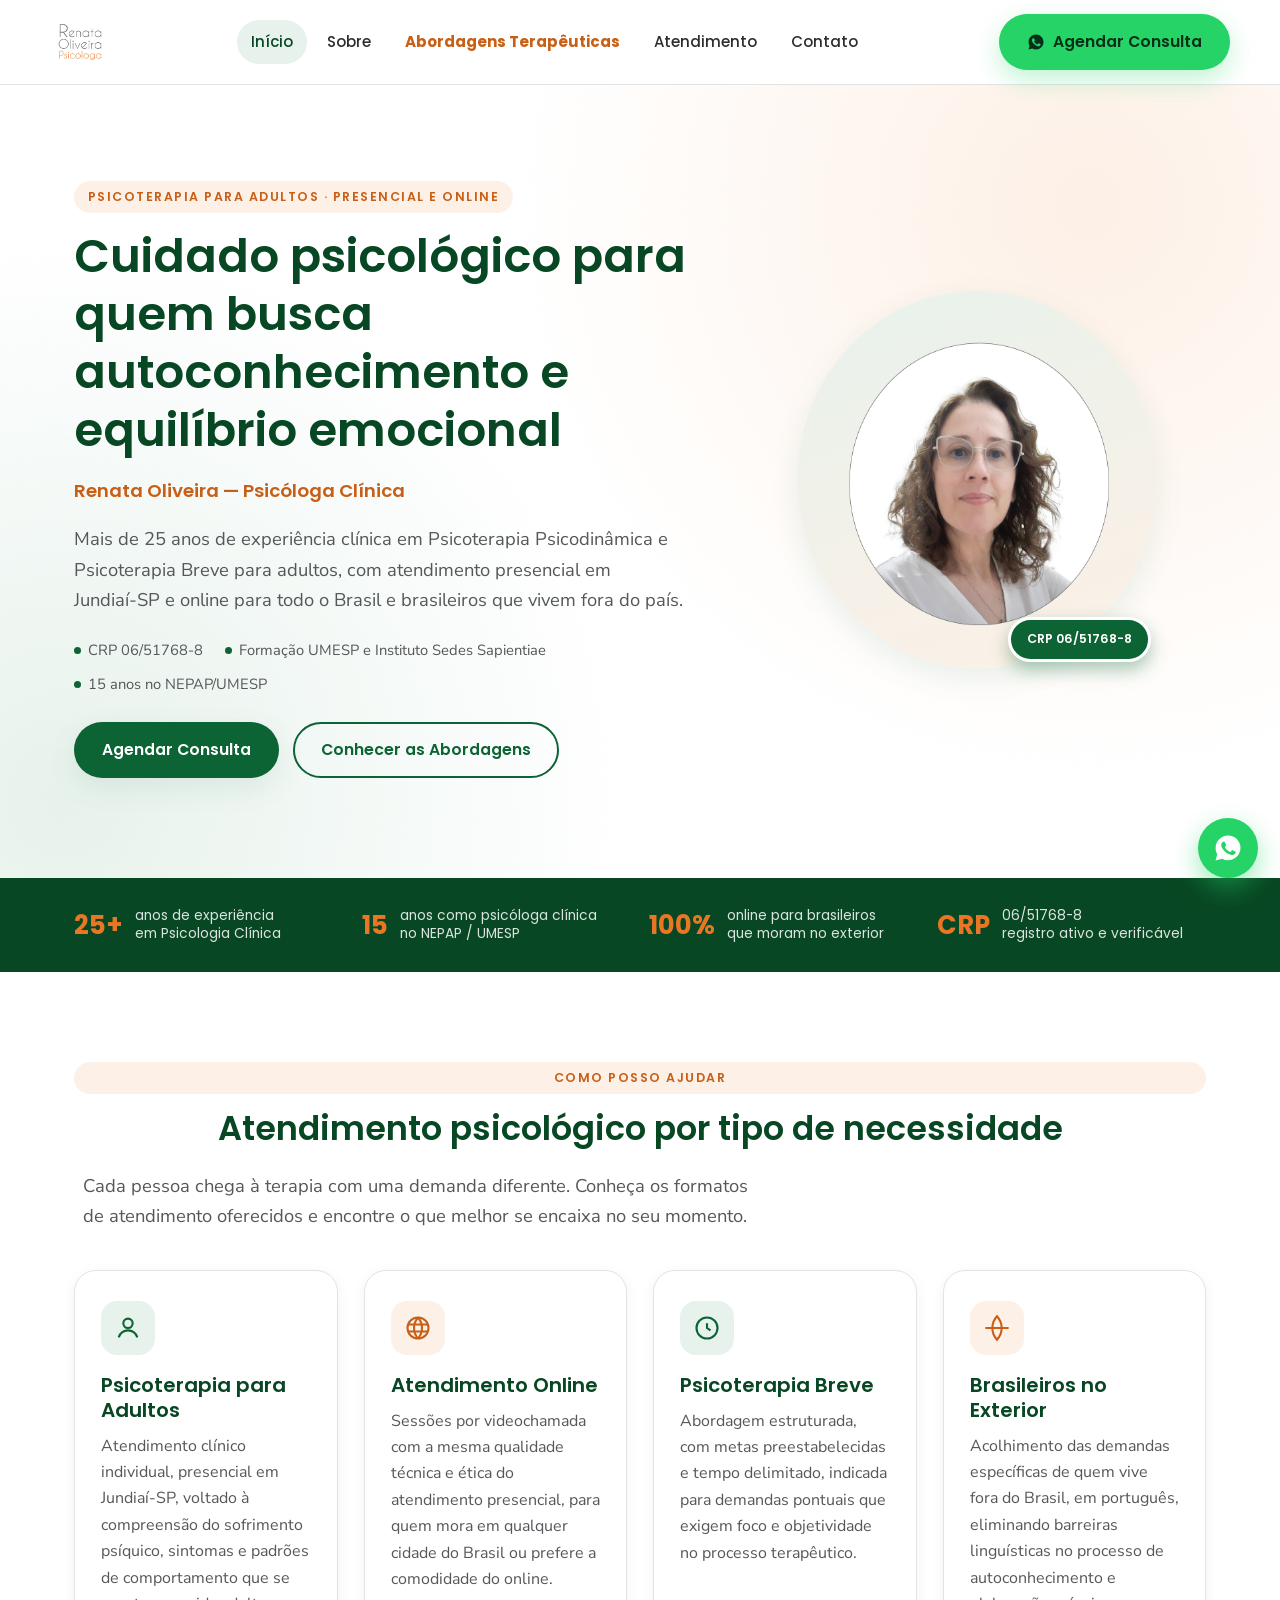
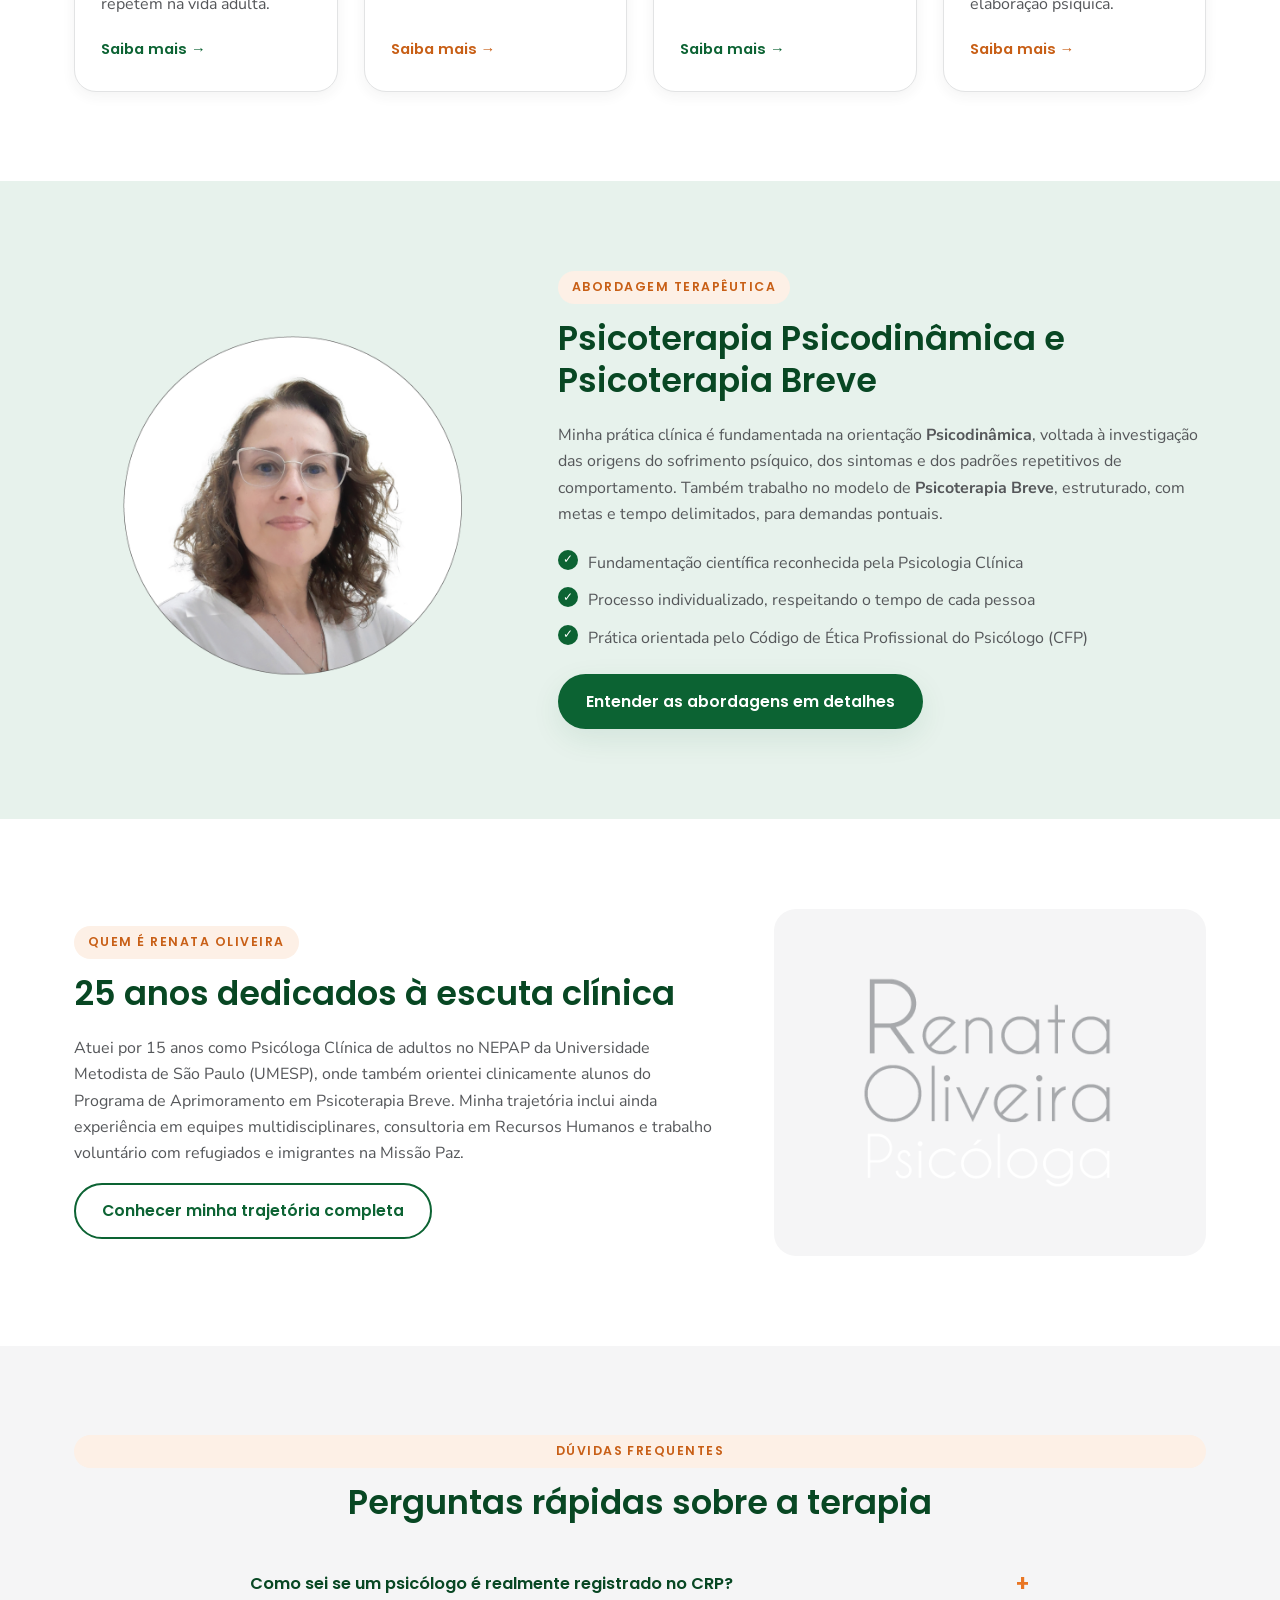
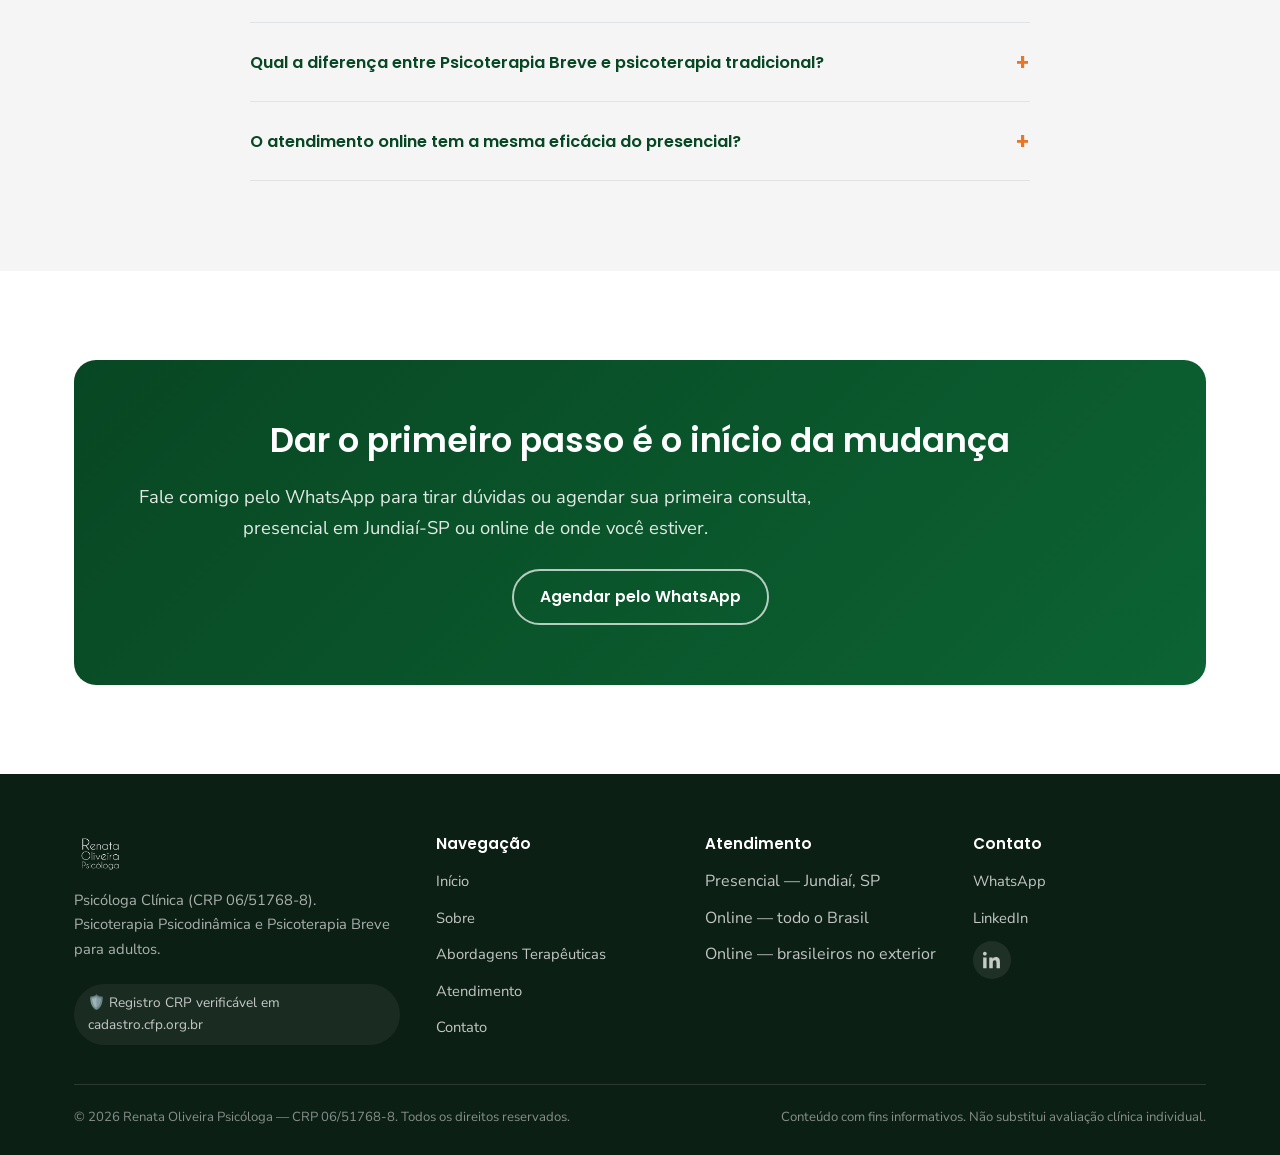
==== index.html @ e3049979 "Criar site institucional de Renata Oliveira Psicóloga Site estático completo (5 páginas + 404) com f" ====
<!DOCTYPE html>
<html lang="pt-BR">
<head>
<meta charset="UTF-8">
<meta name="viewport" content="width=device-width, initial-scale=1.0">
<title>Renata Oliveira | Psicóloga Clínica em Jundiaí e Atendimento Online</title>
<meta name="description" content="Renata Oliveira, Psicóloga Clínica (CRP 06/51768-8), +25 anos de experiência. Psicoterapia Psicodinâmica e Psicoterapia Breve para adultos, presencial em Jundiaí-SP ou online para todo o Brasil e brasileiros no exterior.">
<link rel="canonical" href="https://ismalsoares.github.io/Renata-Oliveira/">

<!-- Open Graph / redes sociais -->
<meta property="og:type" content="website">
<meta property="og:locale" content="pt_BR">
<meta property="og:title" content="Renata Oliveira | Psicóloga Clínica em Jundiaí e Atendimento Online">
<meta property="og:description" content="Psicoterapia Psicodinâmica e Psicoterapia Breve para adultos. CRP 06/51768-8. Atendimento presencial em Jundiaí-SP e online para todo o Brasil e brasileiros no exterior.">
<meta property="og:url" content="https://ismalsoares.github.io/Renata-Oliveira/">
<meta property="og:site_name" content="Renata Oliveira Psicóloga">
<meta property="og:image" content="https://ismalsoares.github.io/Renata-Oliveira/images/renata-oliveira-foto.png">
<meta name="twitter:card" content="summary_large_image">
<meta name="twitter:title" content="Renata Oliveira | Psicóloga Clínica">
<meta name="twitter:description" content="Psicoterapia Psicodinâmica e Psicoterapia Breve. CRP 06/51768-8. Atendimento em Jundiaí-SP e online.">
<meta name="twitter:image" content="https://ismalsoares.github.io/Renata-Oliveira/images/renata-oliveira-foto.png">

<meta name="robots" content="index, follow, max-image-preview:large">
<meta name="author" content="Renata Oliveira">
<meta name="geo.placename" content="Jundiaí, São Paulo, Brasil">
<link rel="icon" href="images/renata-oliveira-logo-negativo.png" type="image/png">
<link rel="preconnect" href="https://fonts.googleapis.com">
<link rel="preconnect" href="https://fonts.gstatic.com" crossorigin>
<link href="https://fonts.googleapis.com/css2?family=Poppins:wght@500;600;700&family=Nunito+Sans:wght@400;600;700&display=swap" rel="stylesheet">
<link rel="stylesheet" href="css/style.css">

<script type="application/ld+json">
{
  "@context": "https://schema.org",
  "@graph": [
    {
      "@type": ["MedicalBusiness", "ProfessionalService"],
      "@id": "https://ismalsoares.github.io/Renata-Oliveira/#negocio",
      "name": "Renata Oliveira Psicóloga",
      "description": "Consultório de psicologia clínica especializado em Psicoterapia Psicodinâmica e Psicoterapia Breve para adultos, com atendimento presencial em Jundiaí-SP e online para todo o Brasil e brasileiros residentes no exterior.",
      "url": "https://ismalsoares.github.io/Renata-Oliveira/",
      "image": "https://ismalsoares.github.io/Renata-Oliveira/images/renata-oliveira-foto.png",
      "logo": "https://ismalsoares.github.io/Renata-Oliveira/images/renata-oliveira-logo.jpg",
      "priceRange": "$$",
      "address": {
        "@type": "PostalAddress",
        "addressLocality": "Jundiaí",
        "addressRegion": "SP",
        "addressCountry": "BR"
      },
      "areaServed": [
        { "@type": "City", "name": "Jundiaí" },
        { "@type": "Country", "name": "Brasil" },
        { "@type": "Place", "name": "Brasileiros residentes no exterior (atendimento online)" }
      ],
      "employee": { "@id": "https://ismalsoares.github.io/Renata-Oliveira/#renata" }
    },
    {
      "@type": "Person",
      "@id": "https://ismalsoares.github.io/Renata-Oliveira/#renata",
      "name": "Renata Oliveira",
      "jobTitle": "Psicóloga Clínica",
      "description": "Psicóloga Clínica com mais de 25 anos de experiência em Psicoterapia Psicodinâmica e Psicoterapia Breve para adultos.",
      "image": "https://ismalsoares.github.io/Renata-Oliveira/images/renata-oliveira-foto.png",
      "url": "https://ismalsoares.github.io/Renata-Oliveira/sobre.html",
      "worksFor": { "@id": "https://ismalsoares.github.io/Renata-Oliveira/#negocio" },
      "alumniOf": [
        { "@type": "CollegeOrUniversity", "name": "Universidade Metodista de São Paulo (UMESP)" },
        { "@type": "CollegeOrUniversity", "name": "Instituto Sedes Sapientiae" }
      ],
      "hasCredential": {
        "@type": "EducationalOccupationalCredential",
        "credentialCategory": "Registro Profissional",
        "name": "CRP 06/51768-8",
        "recognizedBy": {
          "@type": "Organization",
          "name": "Conselho Regional de Psicologia de São Paulo (CRP SP – 6ª Região)",
          "url": "https://crpsp.org"
        }
      },
      "sameAs": [
        "https://www.linkedin.com/in/renata-oliveira44/"
      ]
    },
    {
      "@type": "WebSite",
      "@id": "https://ismalsoares.github.io/Renata-Oliveira/#site",
      "url": "https://ismalsoares.github.io/Renata-Oliveira/",
      "name": "Renata Oliveira Psicóloga",
      "inLanguage": "pt-BR",
      "publisher": { "@id": "https://ismalsoares.github.io/Renata-Oliveira/#negocio" }
    }
  ]
}
</script>
</head>
<body>
<a href="#conteudo" class="skip-link">Pular para o conteúdo</a>

<header class="cabecalho">
  <div class="container barra-nav">
    <a href="index.html" class="logo-link" aria-label="Renata Oliveira Psicóloga - página inicial">
      <img src="images/renata-oliveira-logo.jpg" alt="Renata Oliveira Psicóloga - logotipo">
    </a>
    <nav class="nav-principal" aria-label="Navegação principal">
      <a href="index.html" aria-current="page">Início</a>
      <a href="sobre.html">Sobre</a>
      <a href="abordagens-terapeuticas.html" class="nav-destaque">Abordagens Terapêuticas</a>
      <a href="atendimento.html">Atendimento</a>
      <a href="contato.html">Contato</a>
    </nav>
    <div class="acoes-cabecalho">
      <a class="botao botao-whatsapp" href="https://wa.me/5511994636556?text=Ol%C3%A1%2C%20Renata!%20Gostaria%20de%20agendar%20uma%20consulta." target="_blank" rel="noopener">
        <svg width="18" height="18" viewBox="0 0 24 24" fill="currentColor" aria-hidden="true"><path d="M12.04 2c-5.5 0-9.96 4.46-9.96 9.96 0 1.76.46 3.45 1.32 4.95L2 22l5.24-1.38a9.9 9.9 0 0 0 4.8 1.22h.01c5.5 0 9.96-4.46 9.96-9.96S17.54 2 12.04 2Zm5.83 14.24c-.24.68-1.4 1.3-1.93 1.34-.5.05-1 .24-3.38-.7-2.86-1.14-4.7-4.05-4.84-4.24-.14-.19-1.16-1.55-1.16-2.96 0-1.4.74-2.09 1-2.38.26-.28.57-.35.76-.35.19 0 .38 0 .55.01.18.01.42-.07.65.5.24.58.82 2 .89 2.15.07.14.12.31.02.5-.1.19-.15.31-.3.48-.14.17-.3.37-.43.5-.14.14-.29.29-.13.57.17.28.75 1.24 1.61 2.01 1.11.99 2.04 1.3 2.32 1.44.28.14.44.12.6-.07.17-.19.72-.84.91-1.13.19-.28.38-.24.63-.14.26.1 1.65.78 1.94.92.28.14.47.21.54.33.07.12.07.68-.17 1.36Z"/></svg>
        <span>Agendar Consulta</span>
      </a>
    </div>
    <button class="botao-menu" aria-label="Abrir menu" aria-expanded="false"><span></span></button>
  </div>
</header>

<main id="conteudo">

  <!-- HERO -->
  <section class="hero">
    <div class="container hero-grid">
      <div>
        <p class="kicker">Psicoterapia para Adultos · Presencial e Online</p>
        <h1>Cuidado psicológico para quem busca autoconhecimento e equilíbrio emocional</h1>
        <p class="subtitulo">Renata Oliveira — Psicóloga Clínica</p>
        <p class="lead">Mais de 25 anos de experiência clínica em Psicoterapia Psicodinâmica e Psicoterapia Breve para adultos, com atendimento presencial em Jundiaí‑SP e online para todo o Brasil e brasileiros que vivem fora do país.</p>
        <ul class="hero-credenciais">
          <li>CRP 06/51768-8</li>
          <li>Formação UMESP e Instituto Sedes Sapientiae</li>
          <li>15 anos no NEPAP/UMESP</li>
        </ul>
        <div class="grupo-botoes">
          <a class="botao botao-primario" href="https://wa.me/5511994636556?text=Ol%C3%A1%2C%20Renata!%20Gostaria%20de%20agendar%20uma%20consulta." target="_blank" rel="noopener">Agendar Consulta</a>
          <a class="botao botao-secundario" href="abordagens-terapeuticas.html">Conhecer as Abordagens</a>
        </div>
      </div>
      <div class="hero-foto">
        <div class="moldura">
          <img src="images/renata-oliveira-foto.png" alt="Renata Oliveira, Psicóloga Clínica, sorrindo em retrato de perfil" width="360" height="349">
        </div>
        <span class="selo-crp">CRP 06/51768-8</span>
      </div>
    </div>
  </section>

  <!-- FAIXA DE DESTAQUES -->
  <div class="faixa-destaques">
    <div class="container">
      <div class="item-destaque"><span class="numero">25+</span><span class="rotulo">anos de experiência<br>em Psicologia Clínica</span></div>
      <div class="item-destaque"><span class="numero">15</span><span class="rotulo">anos como psicóloga clínica<br>no NEPAP / UMESP</span></div>
      <div class="item-destaque"><span class="numero">100%</span><span class="rotulo">online para brasileiros<br>que moram no exterior</span></div>
      <div class="item-destaque"><span class="numero">CRP</span><span class="rotulo">06/51768-8<br>registro ativo e verificável</span></div>
    </div>
  </div>

  <!-- TIPOS DE ATENDIMENTO -->
  <section id="atendimentos">
    <div class="container">
      <p class="kicker centro" style="display:block;text-align:center;">Como posso ajudar</p>
      <h2 class="centro">Atendimento psicológico por tipo de necessidade</h2>
      <p class="lead centro">Cada pessoa chega à terapia com uma demanda diferente. Conheça os formatos de atendimento oferecidos e encontre o que melhor se encaixa no seu momento.</p>

      <div class="grade-cards">
        <article class="card">
          <div class="icone-card"><svg viewBox="0 0 24 24" fill="none" stroke="currentColor" stroke-width="1.8"><path d="M12 12a4 4 0 1 0 0-8 4 4 0 0 0 0 8Z"/><path d="M4 20c1.5-4 4.5-6 8-6s6.5 2 8 6"/></svg></div>
          <h3>Psicoterapia para Adultos</h3>
          <p>Atendimento clínico individual, presencial em Jundiaí‑SP, voltado à compreensão do sofrimento psíquico, sintomas e padrões de comportamento que se repetem na vida adulta.</p>
          <a class="link-card" href="atendimento.html#adultos">Saiba mais →</a>
        </article>

        <article class="card card-laranja">
          <div class="icone-card"><svg viewBox="0 0 24 24" fill="none" stroke="currentColor" stroke-width="1.8"><path d="M12 21c4.97 0 9-4.03 9-9s-4.03-9-9-9-9 4.03-9 9 4.03 9 9 9Z"/><path d="M3.6 9h16.8M3.6 15h16.8M12 3a13.6 13.6 0 0 1 0 18M12 3a13.6 13.6 0 0 0 0 18"/></svg></div>
          <h3>Atendimento Online</h3>
          <p>Sessões por videochamada com a mesma qualidade técnica e ética do atendimento presencial, para quem mora em qualquer cidade do Brasil ou prefere a comodidade do online.</p>
          <a class="link-card" href="atendimento.html#online">Saiba mais →</a>
        </article>

        <article class="card">
          <div class="icone-card"><svg viewBox="0 0 24 24" fill="none" stroke="currentColor" stroke-width="1.8"><path d="M12 8v4l3 2"/><circle cx="12" cy="12" r="9"/></svg></div>
          <h3>Psicoterapia Breve</h3>
          <p>Abordagem estruturada, com metas preestabelecidas e tempo delimitado, indicada para demandas pontuais que exigem foco e objetividade no processo terapêutico.</p>
          <a class="link-card" href="atendimento.html#breve">Saiba mais →</a>
        </article>

        <article class="card card-laranja">
          <div class="icone-card"><svg viewBox="0 0 24 24" fill="none" stroke="currentColor" stroke-width="1.8"><path d="M2 12h20M12 2c2.5 2.7 4 6.2 4 10s-1.5 7.3-4 10c-2.5-2.7-4-6.2-4-10s1.5-7.3 4-10Z"/></svg></div>
          <h3>Brasileiros no Exterior</h3>
          <p>Acolhimento das demandas específicas de quem vive fora do Brasil, em português, eliminando barreiras linguísticas no processo de autoconhecimento e elaboração psíquica.</p>
          <a class="link-card" href="atendimento.html#exterior">Saiba mais →</a>
        </article>
      </div>
    </div>
  </section>

  <!-- ABORDAGENS (resumo) -->
  <section class="secao-verde">
    <div class="container bloco-imagem-texto">
      <div class="col-imagem">
        <img src="images/renata-oliveira-foto.png" alt="Renata Oliveira em atendimento psicológico" loading="lazy">
      </div>
      <div>
        <p class="kicker">Abordagem terapêutica</p>
        <h2>Psicoterapia Psicodinâmica e Psicoterapia Breve</h2>
        <p>Minha prática clínica é fundamentada na orientação <strong>Psicodinâmica</strong>, voltada à investigação das origens do sofrimento psíquico, dos sintomas e dos padrões repetitivos de comportamento. Também trabalho no modelo de <strong>Psicoterapia Breve</strong>, estruturado, com metas e tempo delimitados, para demandas pontuais.</p>
        <ul class="lista-check">
          <li>Fundamentação científica reconhecida pela Psicologia Clínica</li>
          <li>Processo individualizado, respeitando o tempo de cada pessoa</li>
          <li>Prática orientada pelo Código de Ética Profissional do Psicólogo (CFP)</li>
        </ul>
        <a class="botao botao-primario" href="abordagens-terapeuticas.html">Entender as abordagens em detalhes</a>
      </div>
    </div>
  </section>

  <!-- SOBRE (resumo) -->
  <section>
    <div class="container bloco-imagem-texto inverter">
      <div class="col-imagem">
        <img src="images/renata-oliveira-logo-negativo.png" alt="Assinatura Renata Oliveira" loading="lazy" style="background:var(--cinza-claro);border-radius:var(--raio-grande);padding:40px;">
      </div>
      <div>
        <p class="kicker">Quem é Renata Oliveira</p>
        <h2>25 anos dedicados à escuta clínica</h2>
        <p>Atuei por 15 anos como Psicóloga Clínica de adultos no NEPAP da Universidade Metodista de São Paulo (UMESP), onde também orientei clinicamente alunos do Programa de Aprimoramento em Psicoterapia Breve. Minha trajetória inclui ainda experiência em equipes multidisciplinares, consultoria em Recursos Humanos e trabalho voluntário com refugiados e imigrantes na Missão Paz.</p>
        <a class="botao botao-secundario" href="sobre.html">Conhecer minha trajetória completa</a>
      </div>
    </div>
  </section>

  <!-- FAQ RESUMIDO -->
  <section class="secao-alt">
    <div class="container">
      <p class="kicker centro" style="display:block;text-align:center;">Dúvidas frequentes</p>
      <h2 class="centro">Perguntas rápidas sobre a terapia</h2>
      <div class="faq-lista">
        <div class="faq-item" data-aberto="false">
          <button class="faq-pergunta" aria-expanded="false">Como sei se um psicólogo é realmente registrado no CRP? <span class="sinal" aria-hidden="true">+</span></button>
          <div class="faq-resposta"><div class="faq-resposta-interior"><p>Você pode consultar gratuitamente o cadastro de qualquer psicólogo no site oficial do Conselho Federal de Psicologia, em <a href="https://cadastro.cfp.org.br" target="_blank" rel="noopener">cadastro.cfp.org.br</a>, informando nome ou número de CRP. O CRP de Renata Oliveira é 06/51768-8, ativo na 6ª Região (São Paulo). Saiba mais na página <a href="abordagens-terapeuticas.html#crp">Abordagens Terapêuticas</a>.</p></div></div>
        </div>
        <div class="faq-item" data-aberto="false">
          <button class="faq-pergunta" aria-expanded="false">Qual a diferença entre Psicoterapia Breve e psicoterapia tradicional? <span class="sinal" aria-hidden="true">+</span></button>
          <div class="faq-resposta"><div class="faq-resposta-interior"><p>A Psicoterapia Breve trabalha com metas preestabelecidas e número limitado de sessões, focando em demandas pontuais. A psicoterapia de orientação psicodinâmica tradicional não tem prazo definido e se volta à investigação mais ampla da história e dos padrões psíquicos da pessoa.</p></div></div>
        </div>
        <div class="faq-item" data-aberto="false">
          <button class="faq-pergunta" aria-expanded="false">O atendimento online tem a mesma eficácia do presencial? <span class="sinal" aria-hidden="true">+</span></button>
          <div class="faq-resposta"><div class="faq-resposta-interior"><p>Sim. Estudos e diretrizes do Conselho Federal de Psicologia reconhecem a psicoterapia online como uma modalidade legítima e eficaz, desde que conduzida por profissional habilitado, em ambiente sigiloso e com os mesmos cuidados éticos do atendimento presencial.</p></div></div>
        </div>
      </div>
    </div>
  </section>

  <!-- CTA FINAL -->
  <section>
    <div class="container">
      <div class="cta-final">
        <h2>Dar o primeiro passo é o início da mudança</h2>
        <p class="lead">Fale comigo pelo WhatsApp para tirar dúvidas ou agendar sua primeira consulta, presencial em Jundiaí‑SP ou online de onde você estiver.</p>
        <div class="grupo-botoes" style="justify-content:center;">
          <a class="botao botao-outline-claro" href="https://wa.me/5511994636556?text=Ol%C3%A1%2C%20Renata!%20Gostaria%20de%20agendar%20uma%20consulta." target="_blank" rel="noopener">Agendar pelo WhatsApp</a>
        </div>
      </div>
    </div>
  </section>

</main>

<footer class="rodape">
  <div class="container">
    <div class="grade-rodape">
      <div>
        <img src="images/renata-oliveira-logo-negativo.png" alt="Renata Oliveira Psicóloga" class="rodape-logo">
        <p>Psicóloga Clínica (CRP 06/51768-8). Psicoterapia Psicodinâmica e Psicoterapia Breve para adultos.</p>
        <span class="selo-rodape">🛡️ Registro CRP verificável em cadastro.cfp.org.br</span>
      </div>
      <div>
        <h4>Navegação</h4>
        <ul>
          <li><a href="index.html">Início</a></li>
          <li><a href="sobre.html">Sobre</a></li>
          <li><a href="abordagens-terapeuticas.html">Abordagens Terapêuticas</a></li>
          <li><a href="atendimento.html">Atendimento</a></li>
          <li><a href="contato.html">Contato</a></li>
        </ul>
      </div>
      <div>
        <h4>Atendimento</h4>
        <ul>
          <li>Presencial — Jundiaí, SP</li>
          <li>Online — todo o Brasil</li>
          <li>Online — brasileiros no exterior</li>
        </ul>
      </div>
      <div>
        <h4>Contato</h4>
        <ul>
          <li><a href="https://wa.me/5511994636556?text=Ol%C3%A1%2C%20Renata!%20Gostaria%20de%20agendar%20uma%20consulta." target="_blank" rel="noopener">WhatsApp</a></li>
          <li><a href="https://www.linkedin.com/in/renata-oliveira44/" target="_blank" rel="noopener">LinkedIn</a></li>
        </ul>
        <div class="redes-sociais">
          <a href="https://www.linkedin.com/in/renata-oliveira44/" target="_blank" rel="noopener" aria-label="LinkedIn de Renata Oliveira"><svg viewBox="0 0 24 24" fill="currentColor"><path d="M4.98 3.5C4.98 4.88 3.9 6 2.5 6S0 4.88 0 3.5 1.09 1 2.5 1s2.48 1.12 2.48 2.5ZM.22 8.5h4.56V23H.22V8.5ZM8.34 8.5h4.37v1.98h.06c.61-1.15 2.1-2.36 4.32-2.36 4.62 0 5.47 3.04 5.47 6.99V23h-4.55v-6.98c0-1.66-.03-3.8-2.31-3.8-2.32 0-2.67 1.81-2.67 3.68V23H8.34V8.5Z"/></svg></a>
        </div>
      </div>
    </div>
    <div class="creditos-rodape">
      <span>© <span id="ano-atual">2026</span> Renata Oliveira Psicóloga — CRP 06/51768-8. Todos os direitos reservados.</span>
      <span>Conteúdo com fins informativos. Não substitui avaliação clínica individual.</span>
    </div>
  </div>
</footer>

<a class="whatsapp-flutuante" href="https://wa.me/5511994636556?text=Ol%C3%A1%2C%20Renata!%20Gostaria%20de%20agendar%20uma%20consulta." target="_blank" rel="noopener" aria-label="Falar no WhatsApp">
  <svg viewBox="0 0 24 24" fill="#ffffff" aria-hidden="true"><path d="M12.04 2c-5.5 0-9.96 4.46-9.96 9.96 0 1.76.46 3.45 1.32 4.95L2 22l5.24-1.38a9.9 9.9 0 0 0 4.8 1.22h.01c5.5 0 9.96-4.46 9.96-9.96S17.54 2 12.04 2Zm5.83 14.24c-.24.68-1.4 1.3-1.93 1.34-.5.05-1 .24-3.38-.7-2.86-1.14-4.7-4.05-4.84-4.24-.14-.19-1.16-1.55-1.16-2.96 0-1.4.74-2.09 1-2.38.26-.28.57-.35.76-.35.19 0 .38 0 .55.01.18.01.42-.07.65.5.24.58.82 2 .89 2.15.07.14.12.31.02.5-.1.19-.15.31-.3.48-.14.17-.3.37-.43.5-.14.14-.29.29-.13.57.17.28.75 1.24 1.61 2.01 1.11.99 2.04 1.3 2.32 1.44.28.14.44.12.6-.07.17-.19.72-.84.91-1.13.19-.28.38-.24.63-.14.26.1 1.65.78 1.94.92.28.14.47.21.54.33.07.12.07.68-.17 1.36Z"/></svg>
</a>

<script src="js/main.js"></script>
</body>
</html>
---- css/style.css ----
/* =========================================================
   Renata Oliveira — Psicóloga Clínica | CRP 06/51768-8
   Folha de estilos principal
   ========================================================= */

:root {
  --verde: #0c6333;
  --verde-escuro: #084723;
  --verde-suave: #e7f2ec;
  --laranja: #e97624;
  --laranja-escuro: #c85f16;
  --laranja-suave: #fdf0e6;
  --cinza: #c7c8ca;
  --cinza-claro: #f5f5f6;
  --cinza-medio: #8a8a8e;
  --texto: #2c2e2d;
  --texto-suave: #55575a;
  --branco: #ffffff;
  --borda: #e2e3e4;

  --fonte-titulo: "Poppins", "Segoe UI", sans-serif;
  --fonte-corpo: "Nunito Sans", "Segoe UI", sans-serif;

  --raio: 14px;
  --raio-grande: 22px;
  --sombra: 0 10px 30px rgba(12, 99, 51, 0.09);
  --sombra-suave: 0 4px 14px rgba(44, 46, 45, 0.06);
  --largura-max: 1180px;
}

/* ---------- Reset básico ---------- */
*,
*::before,
*::after {
  box-sizing: border-box;
}

html {
  scroll-behavior: smooth;
}

body {
  margin: 0;
  font-family: var(--fonte-corpo);
  color: var(--texto);
  background: var(--branco);
  line-height: 1.65;
  -webkit-font-smoothing: antialiased;
}

img {
  max-width: 100%;
  display: block;
}

a {
  color: inherit;
  text-decoration: none;
}

ul,
ol {
  padding-left: 1.2rem;
}

h1,
h2,
h3,
h4 {
  font-family: var(--fonte-titulo);
  line-height: 1.25;
  color: var(--verde-escuro);
  margin: 0 0 0.6em;
}

h1 { font-size: clamp(2rem, 4vw, 2.9rem); font-weight: 600; }
h2 { font-size: clamp(1.5rem, 3vw, 2.1rem); font-weight: 600; }
h3 { font-size: 1.25rem; font-weight: 600; }
h4 { font-size: 1.05rem; font-weight: 600; }

p { margin: 0 0 1em; color: var(--texto-suave); }

.container {
  width: 100%;
  max-width: var(--largura-max);
  margin: 0 auto;
  padding: 0 24px;
}

section {
  padding: clamp(48px, 7vw, 96px) 0;
}

.secao-alt {
  background: var(--cinza-claro);
}

.secao-verde {
  background: var(--verde-suave);
}

.centro { text-align: center; }

.kicker {
  display: inline-block;
  font-family: var(--fonte-titulo);
  font-size: 0.78rem;
  font-weight: 600;
  letter-spacing: 0.12em;
  text-transform: uppercase;
  color: var(--laranja-escuro);
  background: var(--laranja-suave);
  padding: 6px 14px;
  border-radius: 999px;
  margin-bottom: 14px;
}

.lead {
  font-size: 1.15rem;
  color: var(--texto-suave);
  max-width: 62ch;
}

.centro .lead { margin-left: auto; margin-right: auto; }

/* Skip link (acessibilidade) */
.skip-link {
  position: absolute;
  left: -999px;
  top: auto;
  background: var(--verde);
  color: var(--branco);
  padding: 12px 20px;
  z-index: 1000;
  border-radius: 0 0 8px 0;
}
.skip-link:focus {
  left: 0;
  top: 0;
}

/* ---------- Botões ---------- */
.botao {
  display: inline-flex;
  align-items: center;
  gap: 8px;
  font-family: var(--fonte-titulo);
  font-weight: 600;
  font-size: 0.98rem;
  padding: 13px 26px;
  border-radius: 999px;
  border: 2px solid transparent;
  cursor: pointer;
  transition: transform 0.15s ease, box-shadow 0.15s ease, background 0.2s ease, color 0.2s ease;
  white-space: nowrap;
}
.botao:hover { transform: translateY(-2px); }

.botao-primario {
  background: var(--verde);
  color: var(--branco);
  box-shadow: var(--sombra);
}
.botao-primario:hover { background: var(--verde-escuro); }

.botao-whatsapp {
  background: #25D366;
  color: #06301a;
  box-shadow: 0 10px 26px rgba(37, 211, 102, 0.28);
}
.botao-whatsapp:hover { background: #1fb958; }

.botao-secundario {
  background: transparent;
  color: var(--verde);
  border-color: var(--verde);
}
.botao-secundario:hover { background: var(--verde); color: var(--branco); }

.botao-outline-claro {
  background: transparent;
  color: var(--branco);
  border-color: rgba(255,255,255,0.7);
}
.botao-outline-claro:hover { background: var(--branco); color: var(--verde-escuro); }

.botao-bloco { width: 100%; justify-content: center; }

.grupo-botoes {
  display: flex;
  flex-wrap: wrap;
  gap: 14px;
  margin-top: 1.6em;
}
.centro .grupo-botoes { justify-content: center; }

/* ---------- Cabeçalho ---------- */
.cabecalho {
  position: sticky;
  top: 0;
  z-index: 500;
  background: rgba(255, 255, 255, 0.96);
  backdrop-filter: saturate(180%) blur(8px);
  border-bottom: 1px solid var(--borda);
}

.barra-nav {
  display: flex;
  align-items: center;
  justify-content: space-between;
  padding: 14px 0;
  gap: 20px;
}

.logo-link { display: flex; align-items: center; gap: 10px; flex-shrink: 0; }
.logo-link img { height: 46px; width: auto; }

.nav-principal {
  display: flex;
  align-items: center;
  gap: 6px;
}

.nav-principal a {
  font-family: var(--fonte-titulo);
  font-size: 0.94rem;
  font-weight: 500;
  color: var(--texto);
  padding: 10px 14px;
  border-radius: 999px;
  transition: background 0.2s ease, color 0.2s ease;
}
.nav-principal a:hover,
.nav-principal a[aria-current="page"] {
  background: var(--verde-suave);
  color: var(--verde-escuro);
}

.nav-destaque {
  color: var(--laranja-escuro) !important;
  font-weight: 700 !important;
}
.nav-destaque:hover {
  background: var(--laranja-suave) !important;
  color: var(--laranja-escuro) !important;
}

.acoes-cabecalho {
  display: flex;
  align-items: center;
  gap: 10px;
}

.botao-menu {
  display: none;
  background: none;
  border: 2px solid var(--borda);
  border-radius: 10px;
  width: 44px;
  height: 44px;
  align-items: center;
  justify-content: center;
  cursor: pointer;
}
.botao-menu span,
.botao-menu span::before,
.botao-menu span::after {
  content: "";
  display: block;
  width: 20px;
  height: 2px;
  background: var(--verde-escuro);
  position: relative;
  transition: all 0.2s ease;
}
.botao-menu span::before { position: absolute; top: -6px; }
.botao-menu span::after { position: absolute; top: 6px; }

/* ---------- Hero ---------- */
.hero {
  padding: clamp(48px, 8vw, 96px) 0 clamp(56px, 8vw, 100px);
  background:
    radial-gradient(circle at 85% 15%, var(--laranja-suave) 0%, transparent 45%),
    radial-gradient(circle at 5% 90%, var(--verde-suave) 0%, transparent 40%),
    var(--branco);
}

.hero-grid {
  display: grid;
  grid-template-columns: 1.15fr 0.85fr;
  gap: 56px;
  align-items: center;
}

.hero h1 { margin-bottom: 0.35em; }
.hero .subtitulo {
  font-family: var(--fonte-titulo);
  color: var(--laranja-escuro);
  font-weight: 600;
  font-size: 1.15rem;
  margin-bottom: 1em;
}

.hero-credenciais {
  display: flex;
  flex-wrap: wrap;
  gap: 10px 22px;
  margin: 1.4em 0 0.4em;
  padding: 0;
  list-style: none;
}
.hero-credenciais li {
  font-size: 0.92rem;
  color: var(--texto-suave);
  display: flex;
  align-items: center;
  gap: 7px;
}
.hero-credenciais li::before {
  content: "";
  width: 7px;
  height: 7px;
  border-radius: 50%;
  background: var(--verde);
  flex-shrink: 0;
}

.hero-foto {
  position: relative;
  justify-self: center;
}
.hero-foto .moldura {
  width: min(360px, 80vw);
  border-radius: 50%;
  background: linear-gradient(160deg, var(--verde-suave), var(--laranja-suave));
  padding: 14px;
  box-shadow: var(--sombra);
}
.hero-foto img { border-radius: 50%; }
.selo-crp {
  position: absolute;
  bottom: 6px;
  right: 6px;
  background: var(--verde);
  color: var(--branco);
  font-family: var(--fonte-titulo);
  font-size: 0.78rem;
  font-weight: 600;
  padding: 9px 16px;
  border-radius: 999px;
  box-shadow: 0 8px 18px rgba(12,99,51,0.35);
  border: 3px solid var(--branco);
}

/* ---------- Faixa de destaques ---------- */
.faixa-destaques {
  background: var(--verde-escuro);
  padding: 26px 0;
}
.faixa-destaques .container {
  display: flex;
  flex-wrap: wrap;
  justify-content: space-between;
  gap: 18px;
}
.item-destaque {
  color: var(--branco);
  display: flex;
  align-items: center;
  gap: 12px;
  font-family: var(--fonte-titulo);
  flex: 1 1 220px;
}
.item-destaque .numero {
  font-size: 1.6rem;
  font-weight: 700;
  color: var(--laranja);
}
.item-destaque .rotulo {
  font-size: 0.86rem;
  font-weight: 400;
  color: rgba(255,255,255,0.85);
  line-height: 1.3;
}

/* ---------- Cards de atendimento ---------- */
.grade-cards {
  display: grid;
  grid-template-columns: repeat(auto-fit, minmax(250px, 1fr));
  gap: 26px;
  margin-top: 2.4rem;
}

.card {
  background: var(--branco);
  border: 1px solid var(--borda);
  border-radius: var(--raio-grande);
  padding: 30px 26px;
  box-shadow: var(--sombra-suave);
  transition: transform 0.2s ease, box-shadow 0.2s ease;
  display: flex;
  flex-direction: column;
}
.card:hover {
  transform: translateY(-4px);
  box-shadow: var(--sombra);
}

.icone-card {
  width: 54px;
  height: 54px;
  border-radius: 16px;
  background: var(--verde-suave);
  display: flex;
  align-items: center;
  justify-content: center;
  margin-bottom: 18px;
  color: var(--verde);
}
.icone-card svg { width: 28px; height: 28px; }

.card h3 { margin-bottom: 0.5em; }
.card p { flex-grow: 1; margin-bottom: 1.2em; }
.card .link-card {
  font-family: var(--fonte-titulo);
  font-weight: 600;
  color: var(--verde);
  font-size: 0.92rem;
  display: inline-flex;
  align-items: center;
  gap: 6px;
}
.card .link-card:hover { color: var(--verde-escuro); }

.card.card-laranja .icone-card { background: var(--laranja-suave); color: var(--laranja-escuro); }
.card.card-laranja .link-card { color: var(--laranja-escuro); }

/* ---------- Seção sobre / bloco com imagem ---------- */
.bloco-imagem-texto {
  display: grid;
  grid-template-columns: 0.8fr 1.2fr;
  gap: 52px;
  align-items: center;
}
.bloco-imagem-texto.inverter { grid-template-columns: 1.2fr 0.8fr; }
.bloco-imagem-texto.inverter .col-imagem { order: 2; }

.col-imagem img {
  border-radius: var(--raio-grande);
  width: 100%;
}

.lista-check {
  list-style: none;
  padding: 0;
  margin: 1.4em 0;
}
.lista-check li {
  padding-left: 30px;
  position: relative;
  margin-bottom: 0.7em;
  color: var(--texto-suave);
}
.lista-check li::before {
  content: "✓";
  position: absolute;
  left: 0;
  top: 0;
  width: 20px;
  height: 20px;
  background: var(--verde);
  color: var(--branco);
  border-radius: 50%;
  font-size: 0.72rem;
  display: flex;
  align-items: center;
  justify-content: center;
}

/* ---------- Abordagens / artigo educativo ---------- */
.artigo {
  max-width: 780px;
  margin: 0 auto;
}
.artigo h2 { margin-top: 1.8em; }
.artigo h2:first-child { margin-top: 0; }
.artigo h3 { color: var(--laranja-escuro); }
.artigo blockquote {
  border-left: 4px solid var(--verde);
  background: var(--verde-suave);
  padding: 18px 22px;
  border-radius: 0 var(--raio) var(--raio) 0;
  margin: 1.6em 0;
  font-style: italic;
  color: var(--texto);
}
.artigo .caixa-alerta {
  background: var(--laranja-suave);
  border: 1px solid #f3caa1;
  border-radius: var(--raio);
  padding: 22px 24px;
  margin: 2em 0;
}
.artigo .caixa-alerta h3 { color: var(--laranja-escuro); margin-top: 0; }

.sumario {
  background: var(--cinza-claro);
  border-radius: var(--raio);
  padding: 22px 26px;
  margin: 0 auto 3rem;
  max-width: 780px;
}
.sumario h2 { font-size: 1rem; text-transform: uppercase; letter-spacing: 0.06em; margin-bottom: 0.8em; }
.sumario ol { margin: 0; padding-left: 1.2rem; }
.sumario li { margin-bottom: 0.4em; }
.sumario a { color: var(--verde); font-weight: 600; }
.sumario a:hover { text-decoration: underline; }

.lista-fontes {
  max-width: 780px;
  margin: 3rem auto 0;
  padding: 26px 28px;
  background: var(--cinza-claro);
  border-radius: var(--raio);
  font-size: 0.92rem;
}
.lista-fontes h2 { font-size: 1.1rem; }
.lista-fontes ol { padding-left: 1.1rem; }
.lista-fontes li { margin-bottom: 0.6em; color: var(--texto-suave); }
.lista-fontes a { color: var(--verde); word-break: break-word; }
.lista-fontes a:hover { text-decoration: underline; }

/* ---------- FAQ (accordion) ---------- */
.faq-lista { max-width: 780px; margin: 0 auto; }
.faq-item {
  border-bottom: 1px solid var(--borda);
}
.faq-pergunta {
  width: 100%;
  text-align: left;
  background: none;
  border: none;
  padding: 22px 0;
  font-family: var(--fonte-titulo);
  font-weight: 600;
  font-size: 1.02rem;
  color: var(--verde-escuro);
  display: flex;
  justify-content: space-between;
  align-items: center;
  gap: 16px;
  cursor: pointer;
}
.faq-pergunta .sinal { font-size: 1.4rem; color: var(--laranja); flex-shrink: 0; transition: transform 0.2s ease; }
.faq-item[data-aberto="true"] .sinal { transform: rotate(45deg); }
.faq-resposta {
  overflow: hidden;
  max-height: 0;
  transition: max-height 0.25s ease;
}
.faq-item[data-aberto="true"] .faq-resposta { max-height: 600px; }
.faq-resposta-interior { padding: 0 0 22px; color: var(--texto-suave); }
.faq-resposta-interior p:last-child { margin-bottom: 0; }

/* ---------- Timeline (experiência) ---------- */
.timeline {
  list-style: none;
  padding: 0;
  margin: 2rem 0;
  border-left: 3px solid var(--verde-suave);
}
.timeline li {
  position: relative;
  padding: 0 0 30px 30px;
}
.timeline li::before {
  content: "";
  position: absolute;
  left: -9px;
  top: 4px;
  width: 15px;
  height: 15px;
  border-radius: 50%;
  background: var(--verde);
  border: 3px solid var(--branco);
  box-shadow: 0 0 0 2px var(--verde-suave);
}
.timeline strong { display: block; color: var(--verde-escuro); font-family: var(--fonte-titulo); margin-bottom: 0.2em; }

/* ---------- CTA final ---------- */
.cta-final {
  background: linear-gradient(135deg, var(--verde-escuro), var(--verde));
  color: var(--branco);
  border-radius: var(--raio-grande);
  padding: clamp(36px, 6vw, 60px);
  text-align: center;
}
.cta-final h2 { color: var(--branco); }
.cta-final p { color: rgba(255,255,255,0.88); }
.cta-final .lead { color: rgba(255,255,255,0.88); }

/* ---------- Página de atendimento (blocos numerados) ---------- */
.servico {
  display: grid;
  grid-template-columns: 90px 1fr;
  gap: 26px;
  padding: 34px 0;
  border-bottom: 1px solid var(--borda);
}
.servico:last-child { border-bottom: none; }
.servico .numero-servico {
  width: 64px;
  height: 64px;
  border-radius: 18px;
  background: var(--verde-suave);
  color: var(--verde);
  font-family: var(--fonte-titulo);
  font-weight: 700;
  font-size: 1.3rem;
  display: flex;
  align-items: center;
  justify-content: center;
}
.servico h3 { margin-bottom: 0.4em; }
.tags-servico {
  display: flex;
  flex-wrap: wrap;
  gap: 8px;
  margin: 12px 0 4px;
}
.tag {
  font-size: 0.78rem;
  font-weight: 600;
  padding: 5px 12px;
  border-radius: 999px;
  background: var(--cinza-claro);
  color: var(--texto-suave);
}

/* ---------- Formulário / contato ---------- */
.grade-contato {
  display: grid;
  grid-template-columns: 1fr 1fr;
  gap: 40px;
  align-items: start;
}
.card-contato {
  background: var(--branco);
  border: 1px solid var(--borda);
  border-radius: var(--raio-grande);
  padding: 34px;
  box-shadow: var(--sombra-suave);
}
.card-contato .icone-card { margin-bottom: 14px; }
.linha-info {
  display: flex;
  align-items: flex-start;
  gap: 14px;
  padding: 14px 0;
  border-bottom: 1px solid var(--borda);
}
.linha-info:last-child { border-bottom: none; }
.linha-info strong { display: block; color: var(--verde-escuro); font-family: var(--fonte-titulo); }

/* ---------- Rodapé ---------- */
.rodape {
  background: #0c1f14;
  color: rgba(255,255,255,0.75);
  padding: 60px 0 26px;
}
.grade-rodape {
  display: grid;
  grid-template-columns: 1.4fr 1fr 1fr 1fr;
  gap: 36px;
  padding-bottom: 34px;
  border-bottom: 1px solid rgba(255,255,255,0.12);
}
.rodape h4 { color: var(--branco); font-size: 0.95rem; margin-bottom: 1em; }
.rodape-logo { height: 40px; margin-bottom: 14px; filter: brightness(0) invert(1); opacity: 0.92; }
.rodape p { color: rgba(255,255,255,0.65); font-size: 0.92rem; }
.rodape ul { list-style: none; padding: 0; margin: 0; }
.rodape li { margin-bottom: 10px; }
.rodape a { color: rgba(255,255,255,0.75); font-size: 0.92rem; }
.rodape a:hover { color: var(--laranja); }
.selo-rodape {
  display: inline-flex;
  align-items: center;
  gap: 8px;
  font-size: 0.85rem;
  background: rgba(255,255,255,0.06);
  padding: 8px 14px;
  border-radius: 999px;
  margin-top: 8px;
}
.creditos-rodape {
  padding-top: 22px;
  display: flex;
  flex-wrap: wrap;
  justify-content: space-between;
  gap: 12px;
  font-size: 0.82rem;
  color: rgba(255,255,255,0.5);
}
.redes-sociais { display: flex; gap: 12px; }
.redes-sociais a {
  width: 38px;
  height: 38px;
  border-radius: 50%;
  background: rgba(255,255,255,0.08);
  display: flex;
  align-items: center;
  justify-content: center;
}
.redes-sociais a:hover { background: var(--laranja); }
.redes-sociais svg { width: 18px; height: 18px; }

/* ---------- Botão flutuante WhatsApp ---------- */
.whatsapp-flutuante {
  position: fixed;
  bottom: 22px;
  right: 22px;
  width: 60px;
  height: 60px;
  border-radius: 50%;
  background: #25D366;
  display: flex;
  align-items: center;
  justify-content: center;
  box-shadow: 0 10px 26px rgba(37, 211, 102, 0.45);
  z-index: 400;
  transition: transform 0.2s ease;
}
.whatsapp-flutuante:hover { transform: scale(1.08); }
.whatsapp-flutuante svg { width: 30px; height: 30px; }

/* ---------- Breadcrumb ---------- */
.breadcrumb {
  padding: 18px 0;
  font-size: 0.85rem;
  color: var(--texto-suave);
}
.breadcrumb a { color: var(--verde); }
.breadcrumb a:hover { text-decoration: underline; }
.breadcrumb span[aria-hidden] { margin: 0 8px; color: var(--cinza); }

/* ---------- Página não encontrada ---------- */
.pagina-erro {
  min-height: 60vh;
  display: flex;
  flex-direction: column;
  align-items: center;
  justify-content: center;
  text-align: center;
  padding: 60px 24px;
}
.pagina-erro .codigo { font-family: var(--fonte-titulo); font-size: 5rem; font-weight: 700; color: var(--laranja); margin: 0; }

/* ---------- Responsivo ---------- */
@media (max-width: 900px) {
  .hero-grid,
  .bloco-imagem-texto,
  .bloco-imagem-texto.inverter,
  .grade-contato {
    grid-template-columns: 1fr;
  }
  .hero-foto { order: -1; }
  .bloco-imagem-texto .col-imagem,
  .bloco-imagem-texto.inverter .col-imagem { order: -1; }
  .grade-rodape { grid-template-columns: 1fr 1fr; }
}

@media (max-width: 760px) {
  .nav-principal {
    position: fixed;
    inset: 72px 0 0 0;
    background: var(--branco);
    flex-direction: column;
    align-items: stretch;
    padding: 18px;
    gap: 4px;
    transform: translateX(100%);
    transition: transform 0.25s ease;
    overflow-y: auto;
  }
  .nav-principal.aberto { transform: translateX(0); }
  .nav-principal a {
    padding: 15px 16px;
    border-radius: 12px;
    border-bottom: 1px solid var(--borda);
  }
  .botao-menu { display: flex; }
  .acoes-cabecalho .botao-whatsapp span { display: none; }
  .acoes-cabecalho .botao-whatsapp { padding: 13px; }
  .grade-rodape { grid-template-columns: 1fr; }
  .servico { grid-template-columns: 56px 1fr; }
  .servico .numero-servico { width: 48px; height: 48px; font-size: 1rem; border-radius: 14px; }
  .faixa-destaques .container { justify-content: flex-start; }
}

@media (prefers-reduced-motion: reduce) {
  * { transition: none !important; scroll-behavior: auto !important; }
}
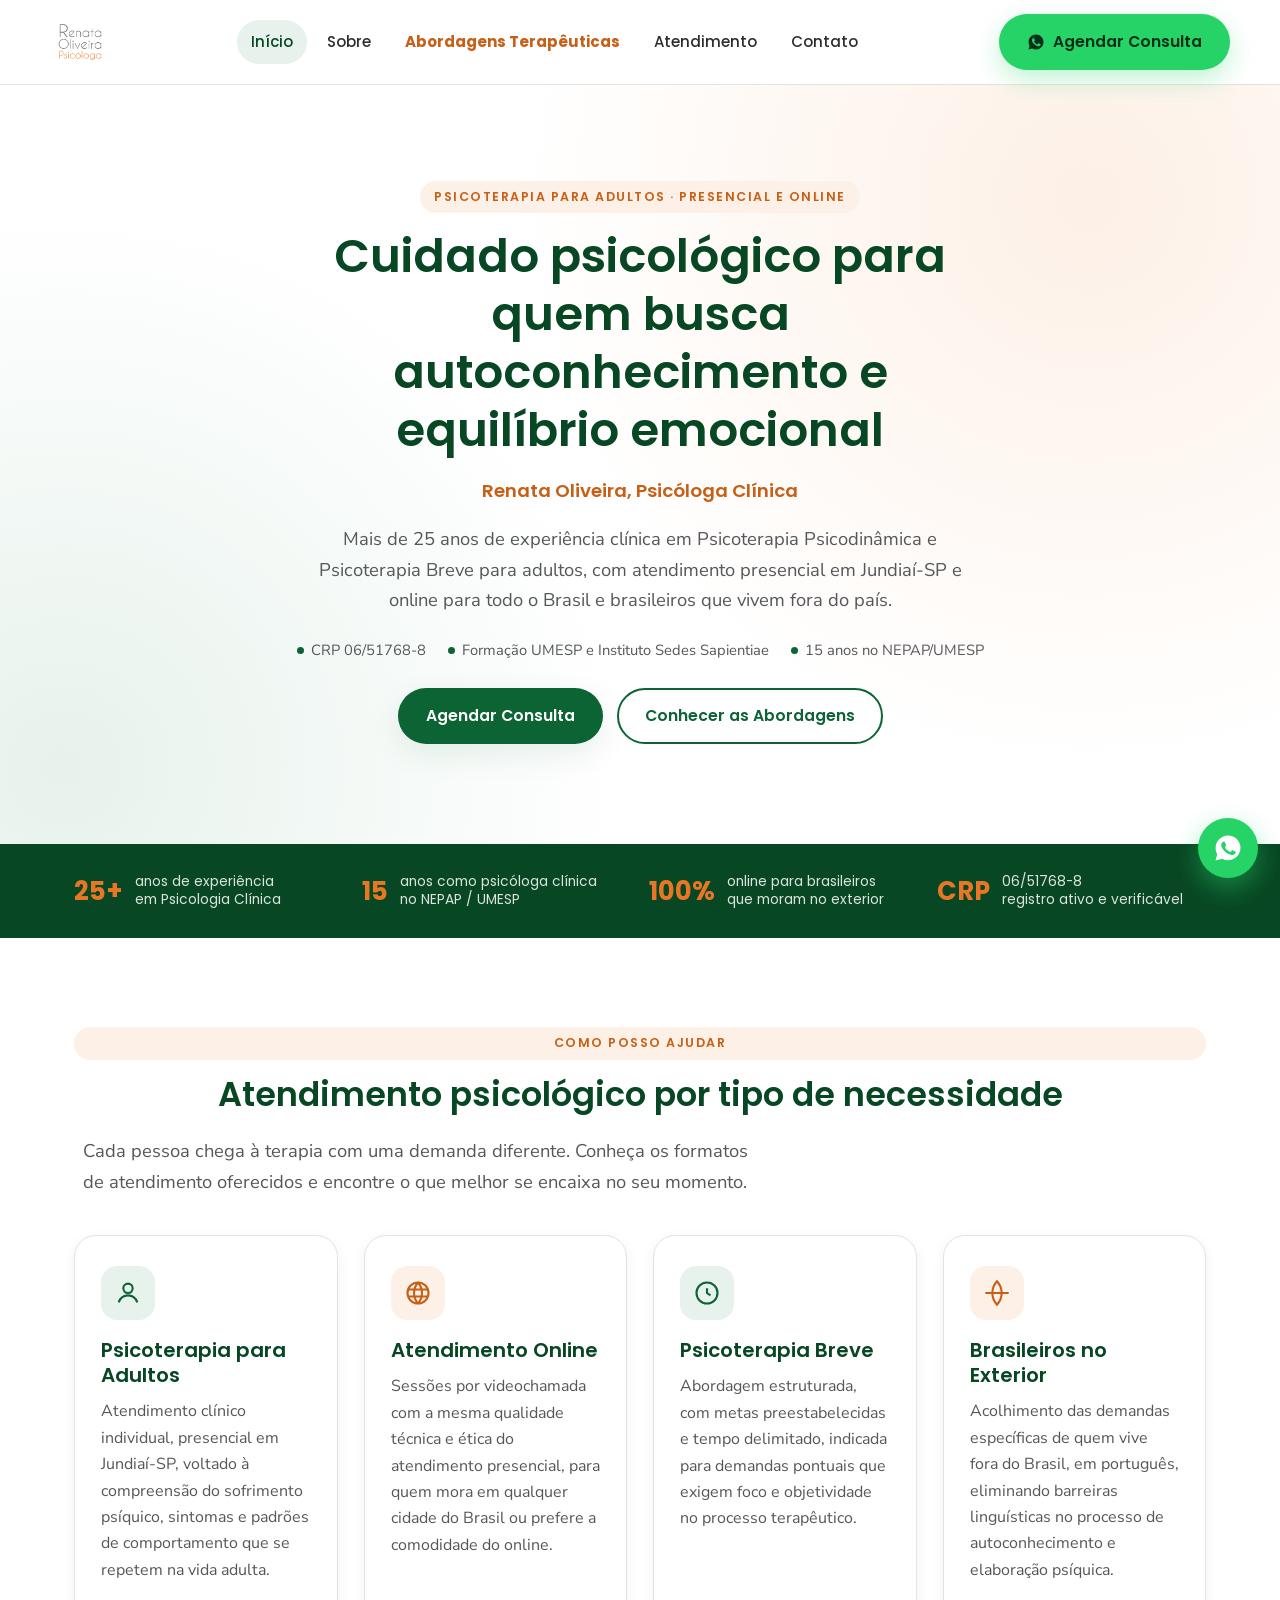
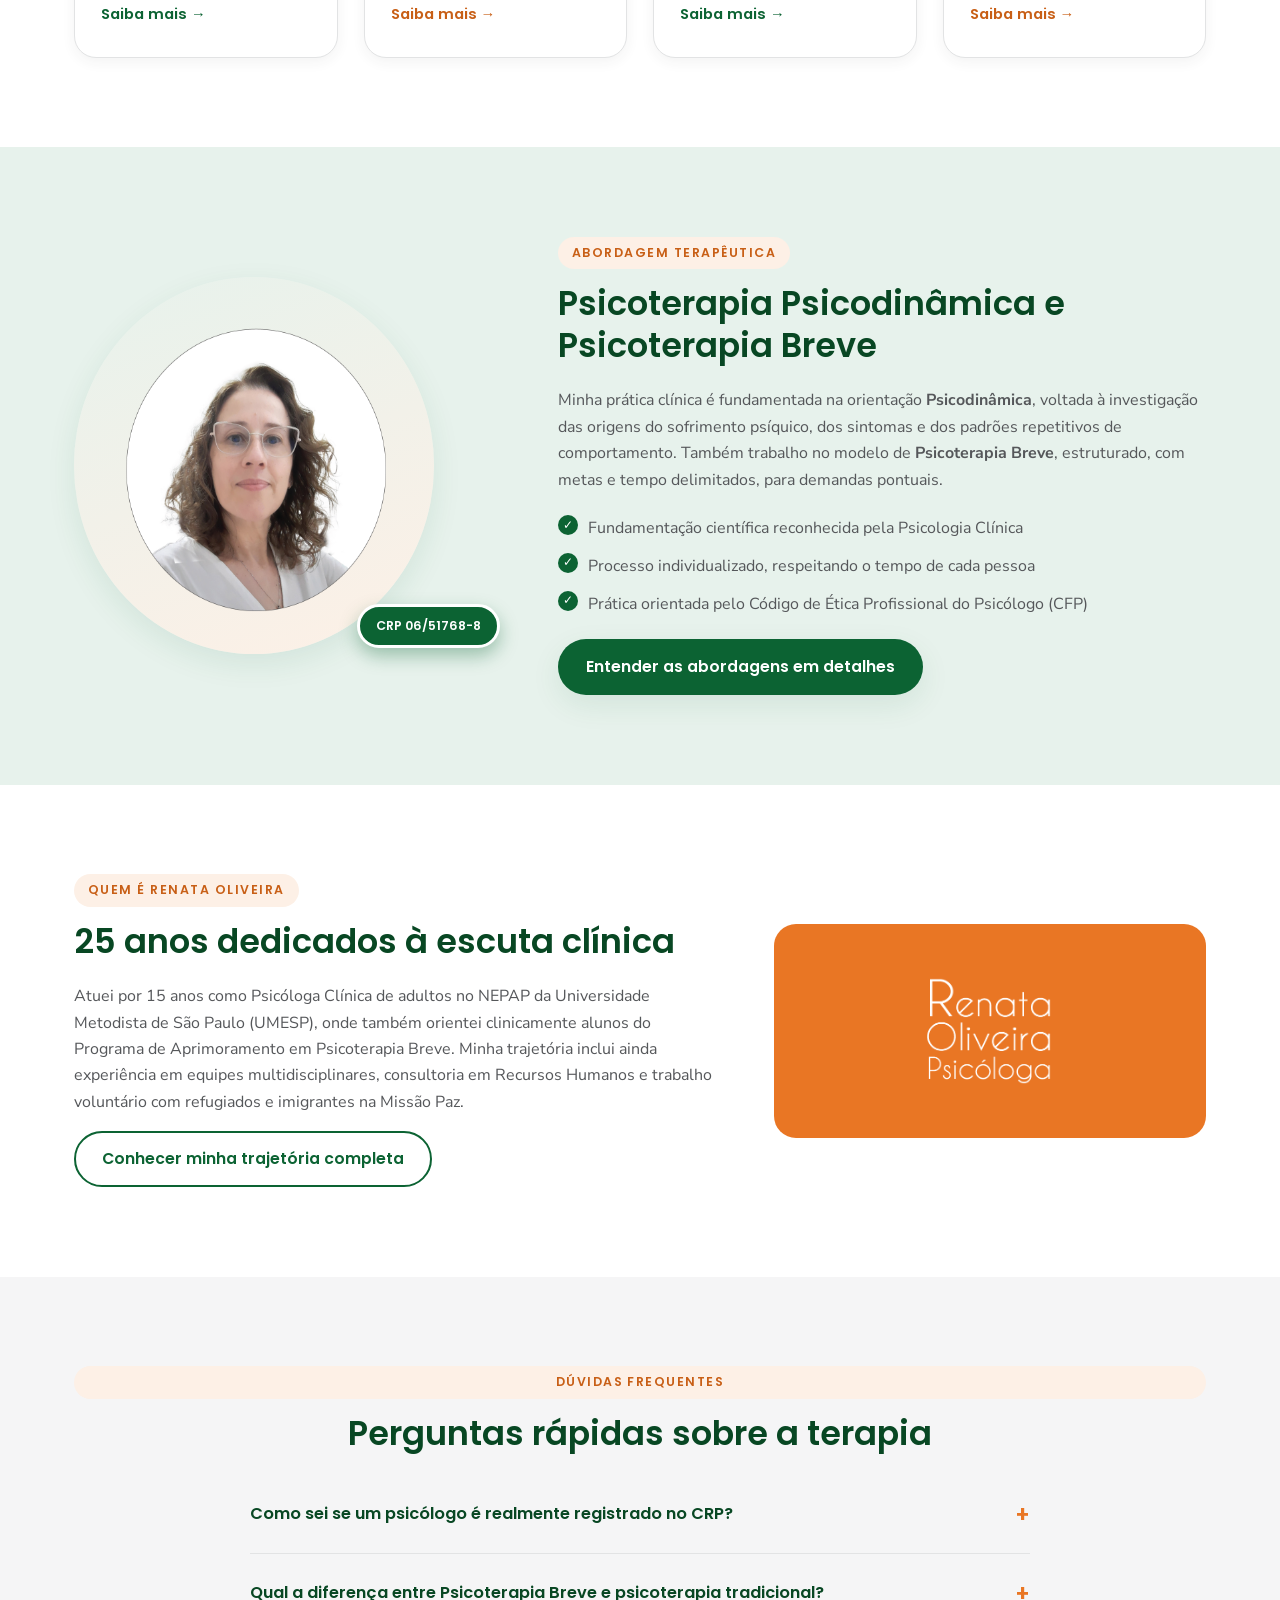
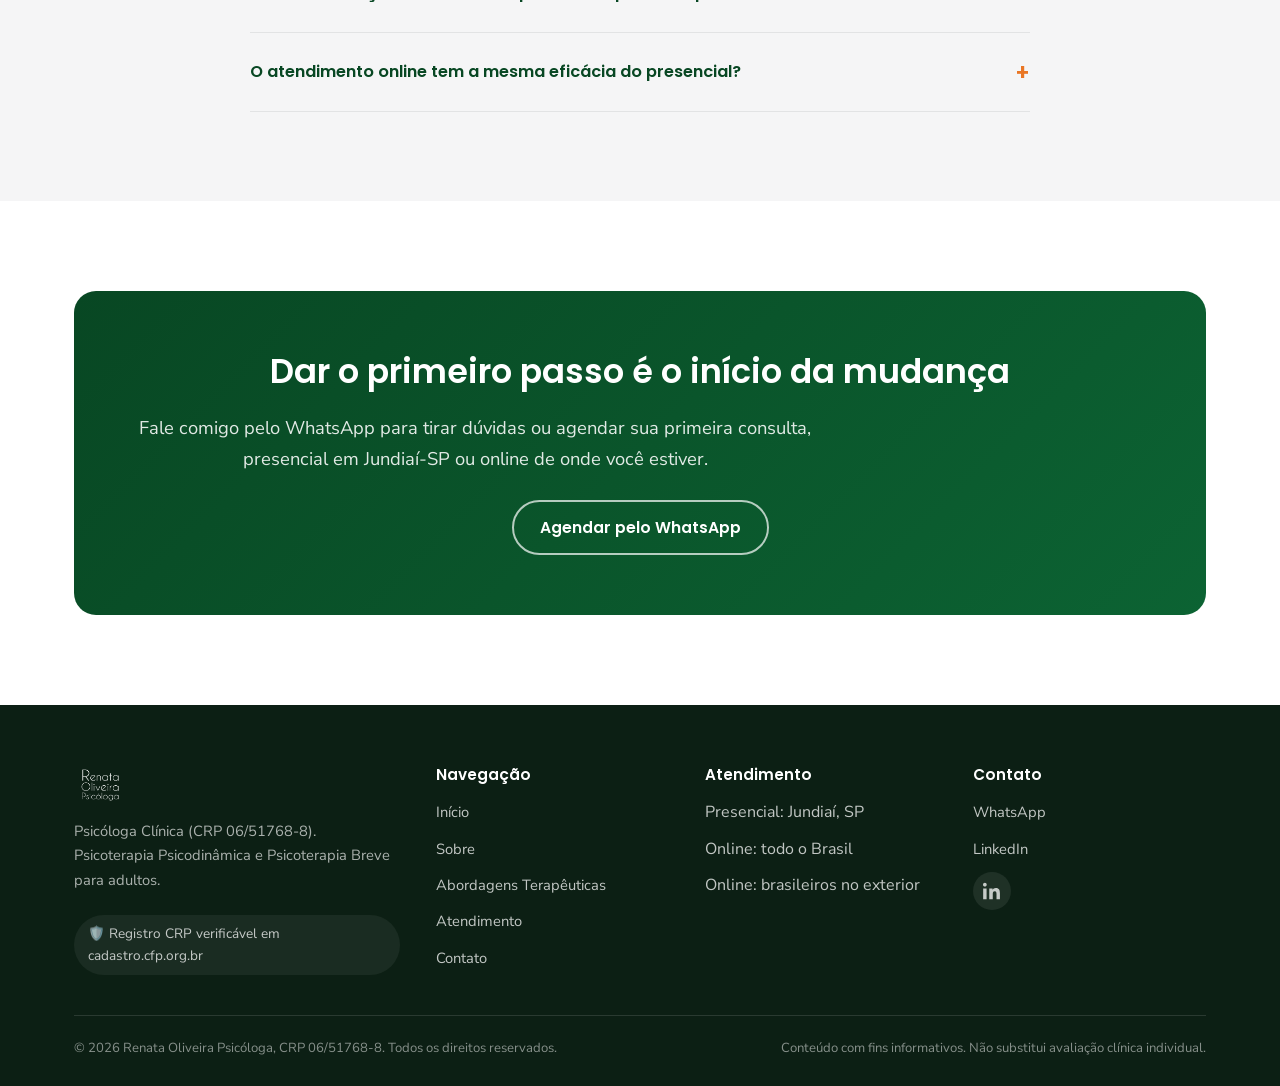
==== commit c7cae789: "Ajustar foto, logo e pontuação do site - Remover a foto da Renata do hero da home e da página Sobre," ====
--- a/index.html
+++ b/index.html
@@ -74,7 +74,7 @@
         "name": "CRP 06/51768-8",
         "recognizedBy": {
           "@type": "Organization",
-          "name": "Conselho Regional de Psicologia de São Paulo (CRP SP – 6ª Região)",
+          "name": "Conselho Regional de Psicologia de São Paulo (CRP SP, 6ª Região)",
           "url": "https://crpsp.org"
         }
       },
@@ -123,27 +123,19 @@
 
   <!-- HERO -->
   <section class="hero">
-    <div class="container hero-grid">
-      <div>
-        <p class="kicker">Psicoterapia para Adultos · Presencial e Online</p>
-        <h1>Cuidado psicológico para quem busca autoconhecimento e equilíbrio emocional</h1>
-        <p class="subtitulo">Renata Oliveira — Psicóloga Clínica</p>
-        <p class="lead">Mais de 25 anos de experiência clínica em Psicoterapia Psicodinâmica e Psicoterapia Breve para adultos, com atendimento presencial em Jundiaí‑SP e online para todo o Brasil e brasileiros que vivem fora do país.</p>
-        <ul class="hero-credenciais">
-          <li>CRP 06/51768-8</li>
-          <li>Formação UMESP e Instituto Sedes Sapientiae</li>
-          <li>15 anos no NEPAP/UMESP</li>
-        </ul>
-        <div class="grupo-botoes">
-          <a class="botao botao-primario" href="https://wa.me/5511994636556?text=Ol%C3%A1%2C%20Renata!%20Gostaria%20de%20agendar%20uma%20consulta." target="_blank" rel="noopener">Agendar Consulta</a>
-          <a class="botao botao-secundario" href="abordagens-terapeuticas.html">Conhecer as Abordagens</a>
-        </div>
-      </div>
-      <div class="hero-foto">
-        <div class="moldura">
-          <img src="images/renata-oliveira-foto.png" alt="Renata Oliveira, Psicóloga Clínica, sorrindo em retrato de perfil" width="360" height="349">
-        </div>
-        <span class="selo-crp">CRP 06/51768-8</span>
+    <div class="container centro" style="max-width:760px;">
+      <p class="kicker">Psicoterapia para Adultos · Presencial e Online</p>
+      <h1>Cuidado psicológico para quem busca autoconhecimento e equilíbrio emocional</h1>
+      <p class="subtitulo">Renata Oliveira, Psicóloga Clínica</p>
+      <p class="lead">Mais de 25 anos de experiência clínica em Psicoterapia Psicodinâmica e Psicoterapia Breve para adultos, com atendimento presencial em Jundiaí-SP e online para todo o Brasil e brasileiros que vivem fora do país.</p>
+      <ul class="hero-credenciais" style="justify-content:center;">
+        <li>CRP 06/51768-8</li>
+        <li>Formação UMESP e Instituto Sedes Sapientiae</li>
+        <li>15 anos no NEPAP/UMESP</li>
+      </ul>
+      <div class="grupo-botoes">
+        <a class="botao botao-primario" href="https://wa.me/5511994636556?text=Ol%C3%A1%2C%20Renata!%20Gostaria%20de%20agendar%20uma%20consulta." target="_blank" rel="noopener">Agendar Consulta</a>
+        <a class="botao botao-secundario" href="abordagens-terapeuticas.html">Conhecer as Abordagens</a>
       </div>
     </div>
   </section>
@@ -201,7 +193,12 @@
   <section class="secao-verde">
     <div class="container bloco-imagem-texto">
       <div class="col-imagem">
-        <img src="images/renata-oliveira-foto.png" alt="Renata Oliveira em atendimento psicológico" loading="lazy">
+        <div class="hero-foto" style="margin:0 auto;">
+          <div class="moldura">
+            <img src="images/renata-oliveira-foto.png" alt="Renata Oliveira em atendimento psicológico" loading="lazy" width="360" height="349">
+          </div>
+          <span class="selo-crp">CRP 06/51768-8</span>
+        </div>
       </div>
       <div>
         <p class="kicker">Abordagem terapêutica</p>
@@ -220,8 +217,8 @@
   <!-- SOBRE (resumo) -->
   <section>
     <div class="container bloco-imagem-texto inverter">
-      <div class="col-imagem">
-        <img src="images/renata-oliveira-logo-negativo.png" alt="Assinatura Renata Oliveira" loading="lazy" style="background:var(--cinza-claro);border-radius:var(--raio-grande);padding:40px;">
+      <div class="col-imagem" style="background:var(--laranja);border-radius:var(--raio-grande);padding:40px;display:flex;align-items:center;justify-content:center;">
+        <img src="images/renata-oliveira-logo-negativo.png" alt="Assinatura Renata Oliveira" loading="lazy" style="width:50%;filter:brightness(0) invert(1);">
       </div>
       <div>
         <p class="kicker">Quem é Renata Oliveira</p>
@@ -290,9 +287,9 @@
       <div>
         <h4>Atendimento</h4>
         <ul>
-          <li>Presencial — Jundiaí, SP</li>
-          <li>Online — todo o Brasil</li>
-          <li>Online — brasileiros no exterior</li>
+          <li>Presencial: Jundiaí, SP</li>
+          <li>Online: todo o Brasil</li>
+          <li>Online: brasileiros no exterior</li>
         </ul>
       </div>
       <div>
@@ -307,7 +304,7 @@
       </div>
     </div>
     <div class="creditos-rodape">
-      <span>© <span id="ano-atual">2026</span> Renata Oliveira Psicóloga — CRP 06/51768-8. Todos os direitos reservados.</span>
+      <span>© <span id="ano-atual">2026</span> Renata Oliveira Psicóloga, CRP 06/51768-8. Todos os direitos reservados.</span>
       <span>Conteúdo com fins informativos. Não substitui avaliação clínica individual.</span>
     </div>
   </div>
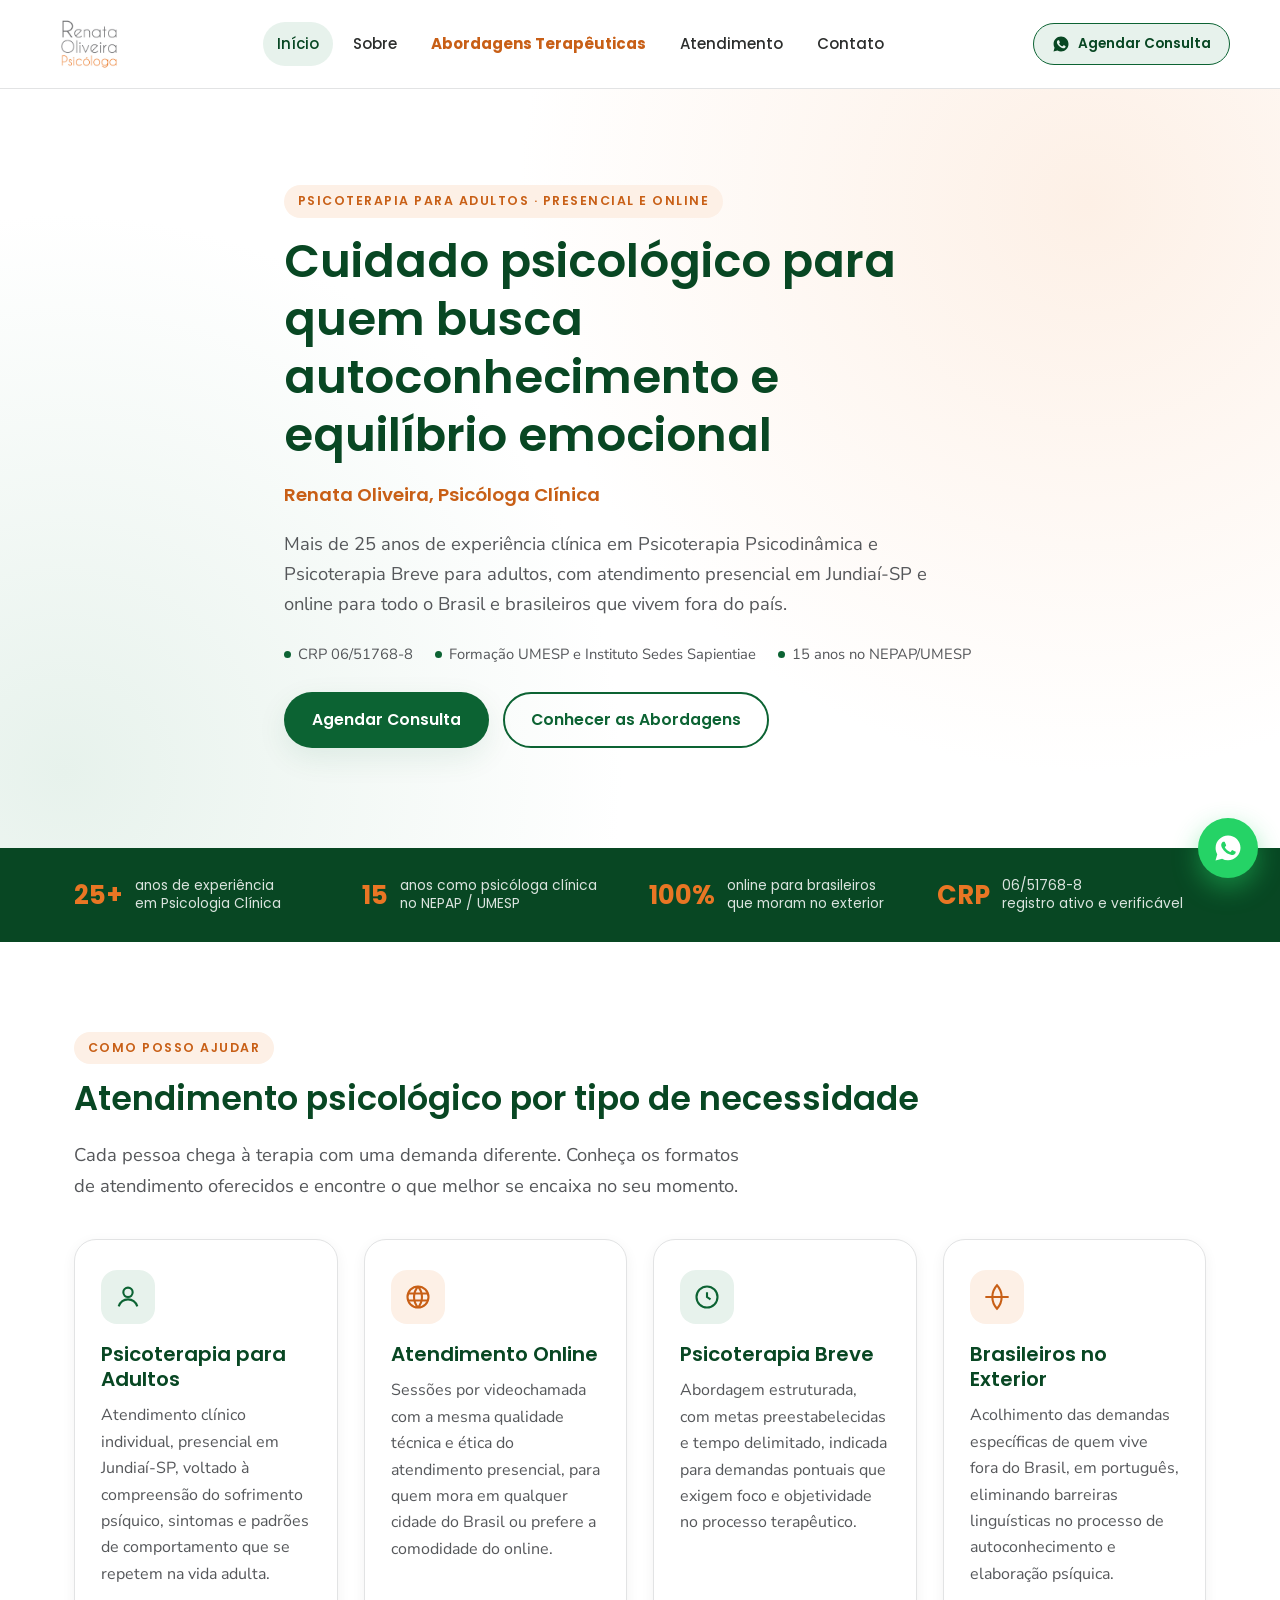
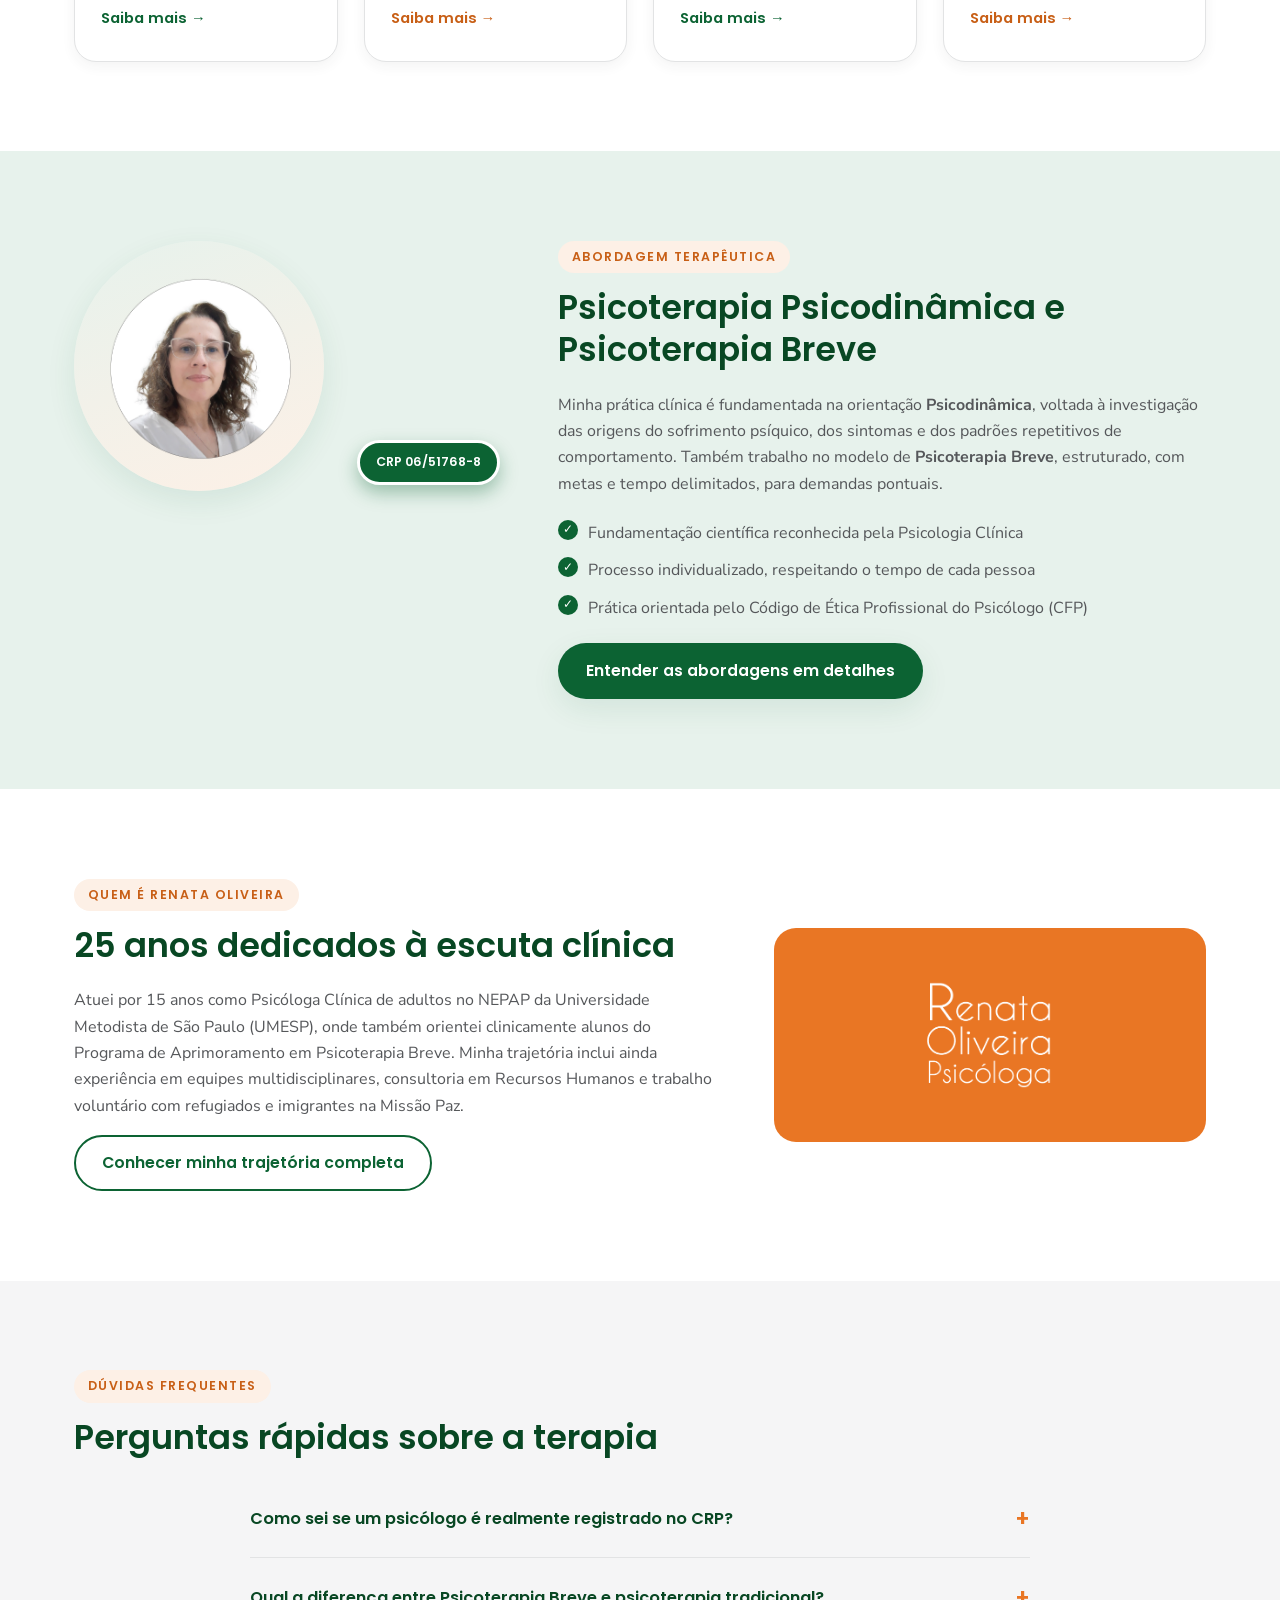
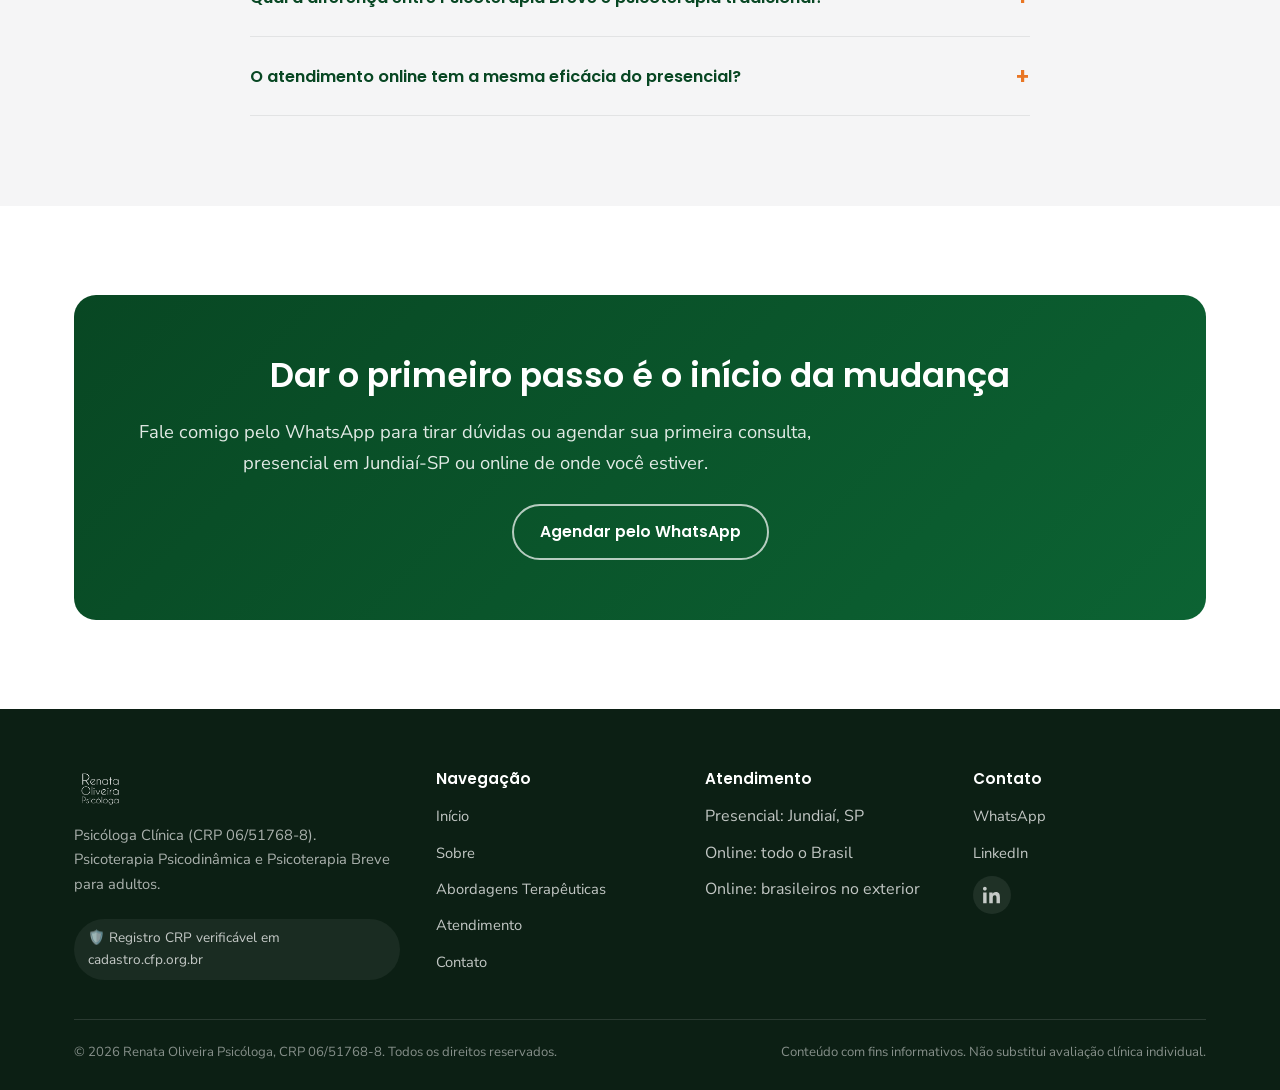
==== commit 3032f272: "Refinar cabeçalho, alinhamento de textos e foto na home - Aumentar o logotipo em 30% na barra de nav" ====
--- a/index.html
+++ b/index.html
@@ -110,7 +110,7 @@
       <a href="contato.html">Contato</a>
     </nav>
     <div class="acoes-cabecalho">
-      <a class="botao botao-whatsapp" href="https://wa.me/5511994636556?text=Ol%C3%A1%2C%20Renata!%20Gostaria%20de%20agendar%20uma%20consulta." target="_blank" rel="noopener">
+      <a class="botao botao-nav-cta" href="https://wa.me/5511994636556?text=Ol%C3%A1%2C%20Renata!%20Gostaria%20de%20agendar%20uma%20consulta." target="_blank" rel="noopener">
         <svg width="18" height="18" viewBox="0 0 24 24" fill="currentColor" aria-hidden="true"><path d="M12.04 2c-5.5 0-9.96 4.46-9.96 9.96 0 1.76.46 3.45 1.32 4.95L2 22l5.24-1.38a9.9 9.9 0 0 0 4.8 1.22h.01c5.5 0 9.96-4.46 9.96-9.96S17.54 2 12.04 2Zm5.83 14.24c-.24.68-1.4 1.3-1.93 1.34-.5.05-1 .24-3.38-.7-2.86-1.14-4.7-4.05-4.84-4.24-.14-.19-1.16-1.55-1.16-2.96 0-1.4.74-2.09 1-2.38.26-.28.57-.35.76-.35.19 0 .38 0 .55.01.18.01.42-.07.65.5.24.58.82 2 .89 2.15.07.14.12.31.02.5-.1.19-.15.31-.3.48-.14.17-.3.37-.43.5-.14.14-.29.29-.13.57.17.28.75 1.24 1.61 2.01 1.11.99 2.04 1.3 2.32 1.44.28.14.44.12.6-.07.17-.19.72-.84.91-1.13.19-.28.38-.24.63-.14.26.1 1.65.78 1.94.92.28.14.47.21.54.33.07.12.07.68-.17 1.36Z"/></svg>
         <span>Agendar Consulta</span>
       </a>
@@ -123,12 +123,12 @@
 
   <!-- HERO -->
   <section class="hero">
-    <div class="container centro" style="max-width:760px;">
+    <div class="container" style="max-width:760px;">
       <p class="kicker">Psicoterapia para Adultos · Presencial e Online</p>
       <h1>Cuidado psicológico para quem busca autoconhecimento e equilíbrio emocional</h1>
       <p class="subtitulo">Renata Oliveira, Psicóloga Clínica</p>
       <p class="lead">Mais de 25 anos de experiência clínica em Psicoterapia Psicodinâmica e Psicoterapia Breve para adultos, com atendimento presencial em Jundiaí-SP e online para todo o Brasil e brasileiros que vivem fora do país.</p>
-      <ul class="hero-credenciais" style="justify-content:center;">
+      <ul class="hero-credenciais">
         <li>CRP 06/51768-8</li>
         <li>Formação UMESP e Instituto Sedes Sapientiae</li>
         <li>15 anos no NEPAP/UMESP</li>
@@ -153,9 +153,9 @@
   <!-- TIPOS DE ATENDIMENTO -->
   <section id="atendimentos">
     <div class="container">
-      <p class="kicker centro" style="display:block;text-align:center;">Como posso ajudar</p>
-      <h2 class="centro">Atendimento psicológico por tipo de necessidade</h2>
-      <p class="lead centro">Cada pessoa chega à terapia com uma demanda diferente. Conheça os formatos de atendimento oferecidos e encontre o que melhor se encaixa no seu momento.</p>
+      <p class="kicker">Como posso ajudar</p>
+      <h2>Atendimento psicológico por tipo de necessidade</h2>
+      <p class="lead">Cada pessoa chega à terapia com uma demanda diferente. Conheça os formatos de atendimento oferecidos e encontre o que melhor se encaixa no seu momento.</p>
 
       <div class="grade-cards">
         <article class="card">
@@ -191,7 +191,7 @@
 
   <!-- ABORDAGENS (resumo) -->
   <section class="secao-verde">
-    <div class="container bloco-imagem-texto">
+    <div class="container bloco-imagem-texto" style="align-items:start;">
       <div class="col-imagem">
         <div class="hero-foto" style="margin:0 auto;">
           <div class="moldura">
@@ -232,8 +232,8 @@
   <!-- FAQ RESUMIDO -->
   <section class="secao-alt">
     <div class="container">
-      <p class="kicker centro" style="display:block;text-align:center;">Dúvidas frequentes</p>
-      <h2 class="centro">Perguntas rápidas sobre a terapia</h2>
+      <p class="kicker">Dúvidas frequentes</p>
+      <h2>Perguntas rápidas sobre a terapia</h2>
       <div class="faq-lista">
         <div class="faq-item" data-aberto="false">
           <button class="faq-pergunta" aria-expanded="false">Como sei se um psicólogo é realmente registrado no CRP? <span class="sinal" aria-hidden="true">+</span></button>
--- a/css/style.css
+++ b/css/style.css
@@ -170,6 +170,19 @@
 }
 .botao-whatsapp:hover { background: #1fb958; }
 
+.botao-nav-cta {
+  background: var(--verde-suave);
+  color: var(--verde-escuro);
+  border: 1px solid var(--verde);
+  font-size: 0.85rem;
+  padding: 9px 18px;
+  box-shadow: none;
+}
+.botao-nav-cta:hover {
+  background: var(--verde);
+  color: var(--branco);
+}
+
 .botao-secundario {
   background: transparent;
   color: var(--verde);
@@ -213,7 +226,7 @@
 }
 
 .logo-link { display: flex; align-items: center; gap: 10px; flex-shrink: 0; }
-.logo-link img { height: 46px; width: auto; }
+.logo-link img { height: 60px; width: auto; }
 
 .nav-principal {
   display: flex;
@@ -330,13 +343,23 @@
   justify-self: center;
 }
 .hero-foto .moldura {
-  width: min(360px, 80vw);
+  width: min(250px, 60vw);
+  aspect-ratio: 1 / 1;
   border-radius: 50%;
   background: linear-gradient(160deg, var(--verde-suave), var(--laranja-suave));
   padding: 14px;
   box-shadow: var(--sombra);
-}
-.hero-foto img { border-radius: 50%; }
+  display: flex;
+  align-items: center;
+  justify-content: center;
+  overflow: hidden;
+}
+.hero-foto img {
+  width: 100%;
+  height: 100%;
+  border-radius: 50%;
+  object-fit: cover;
+}
 .selo-crp {
   position: absolute;
   bottom: 6px;
@@ -772,7 +795,10 @@
 @media (max-width: 760px) {
   .nav-principal {
     position: fixed;
-    inset: 72px 0 0 0;
+    top: 72px;
+    left: 0;
+    right: 0;
+    height: calc(100vh - 72px);
     background: var(--branco);
     flex-direction: column;
     align-items: stretch;
@@ -785,12 +811,13 @@
   .nav-principal.aberto { transform: translateX(0); }
   .nav-principal a {
     padding: 15px 16px;
+    margin: 0 6px 8px;
     border-radius: 12px;
-    border-bottom: 1px solid var(--borda);
+    border: 1px solid var(--borda);
   }
   .botao-menu { display: flex; }
-  .acoes-cabecalho .botao-whatsapp span { display: none; }
-  .acoes-cabecalho .botao-whatsapp { padding: 13px; }
+  .acoes-cabecalho .botao-nav-cta span { display: none; }
+  .acoes-cabecalho .botao-nav-cta { padding: 10px; }
   .grade-rodape { grid-template-columns: 1fr; }
   .servico { grid-template-columns: 56px 1fr; }
   .servico .numero-servico { width: 48px; height: 48px; font-size: 1rem; border-radius: 14px; }
